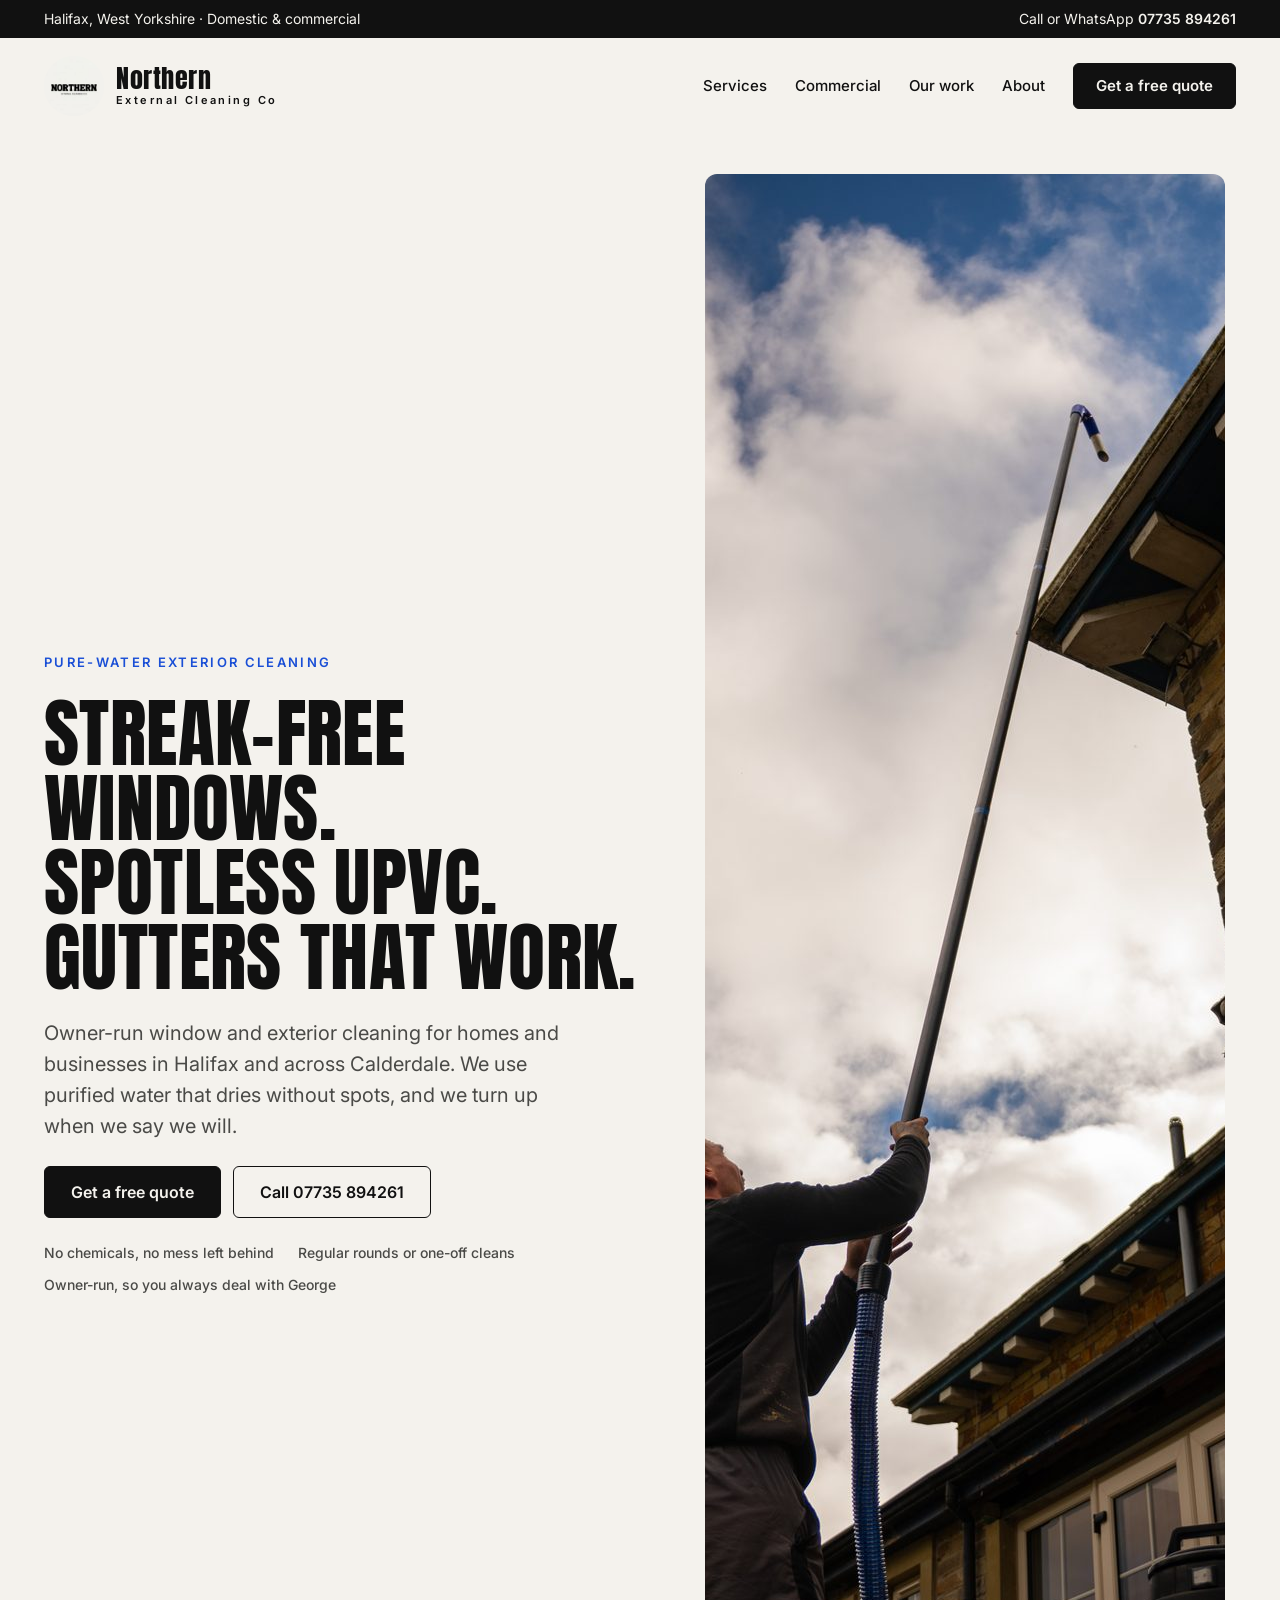
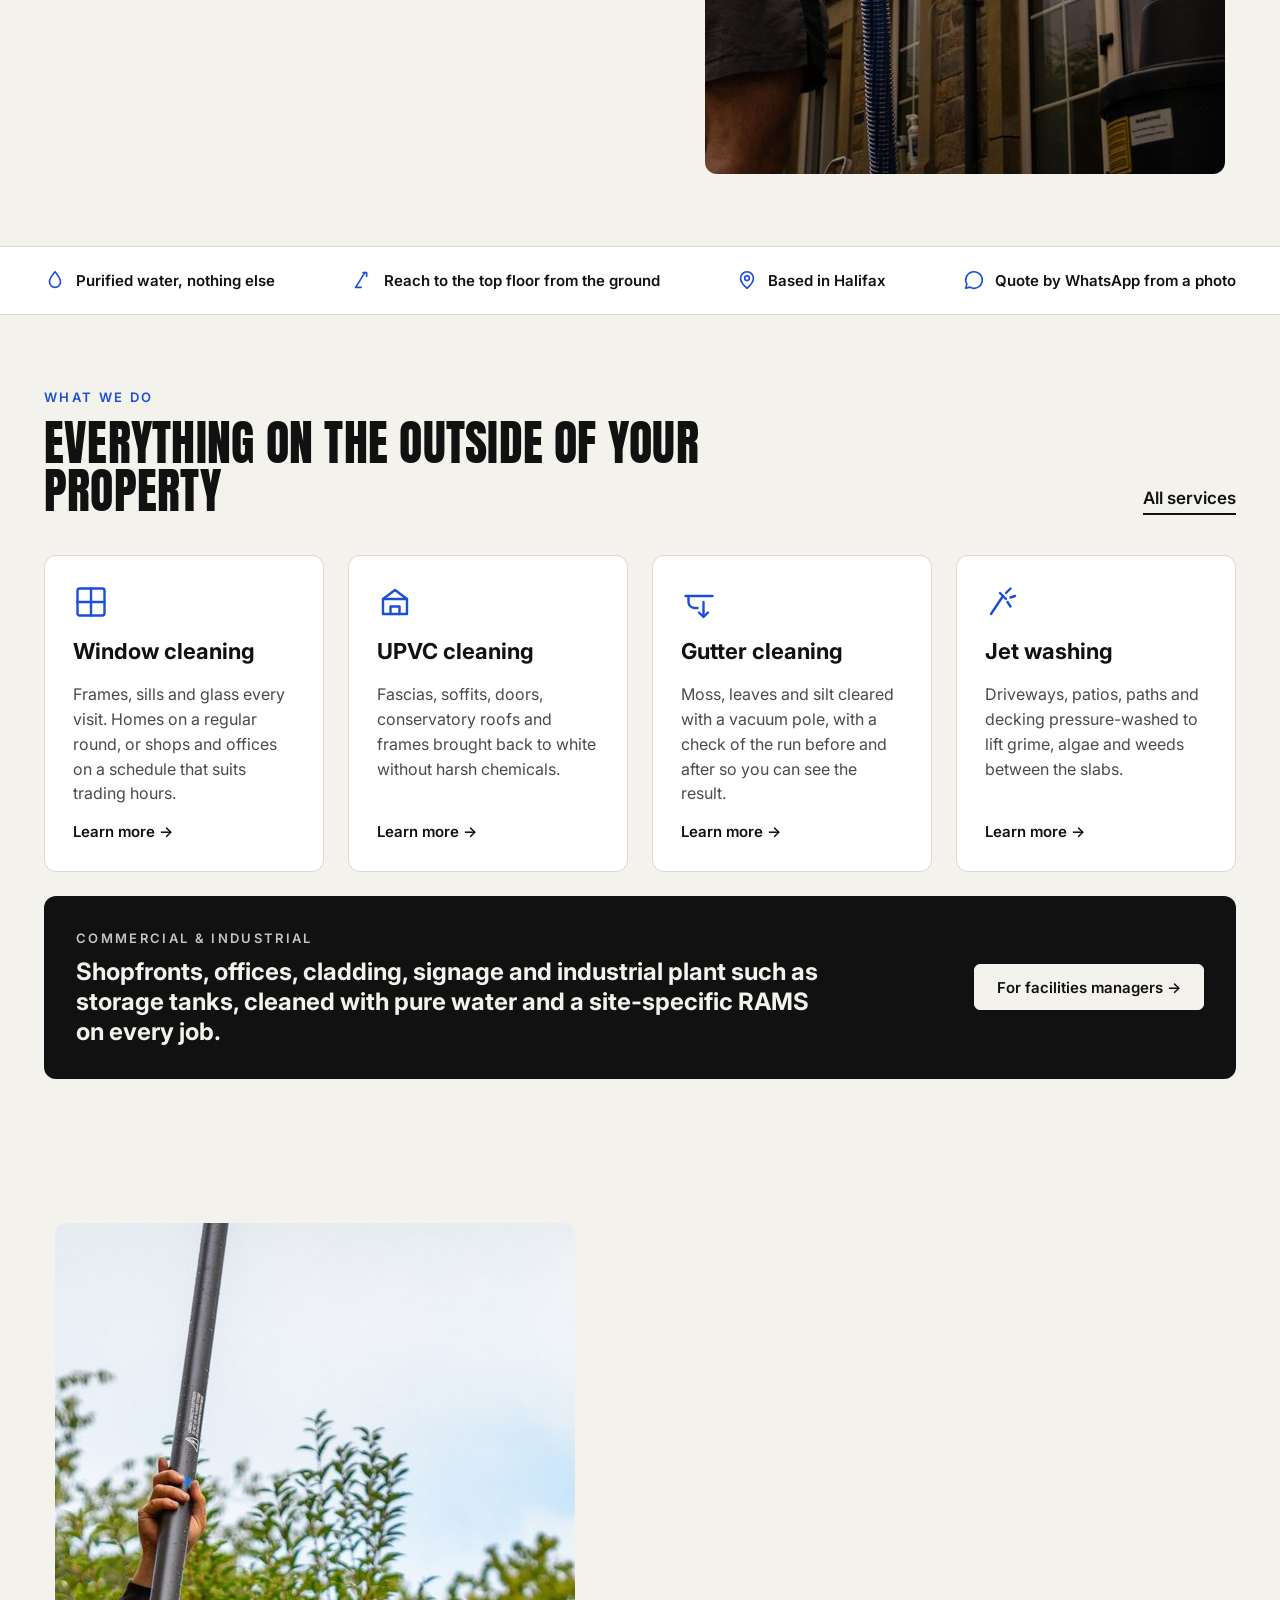
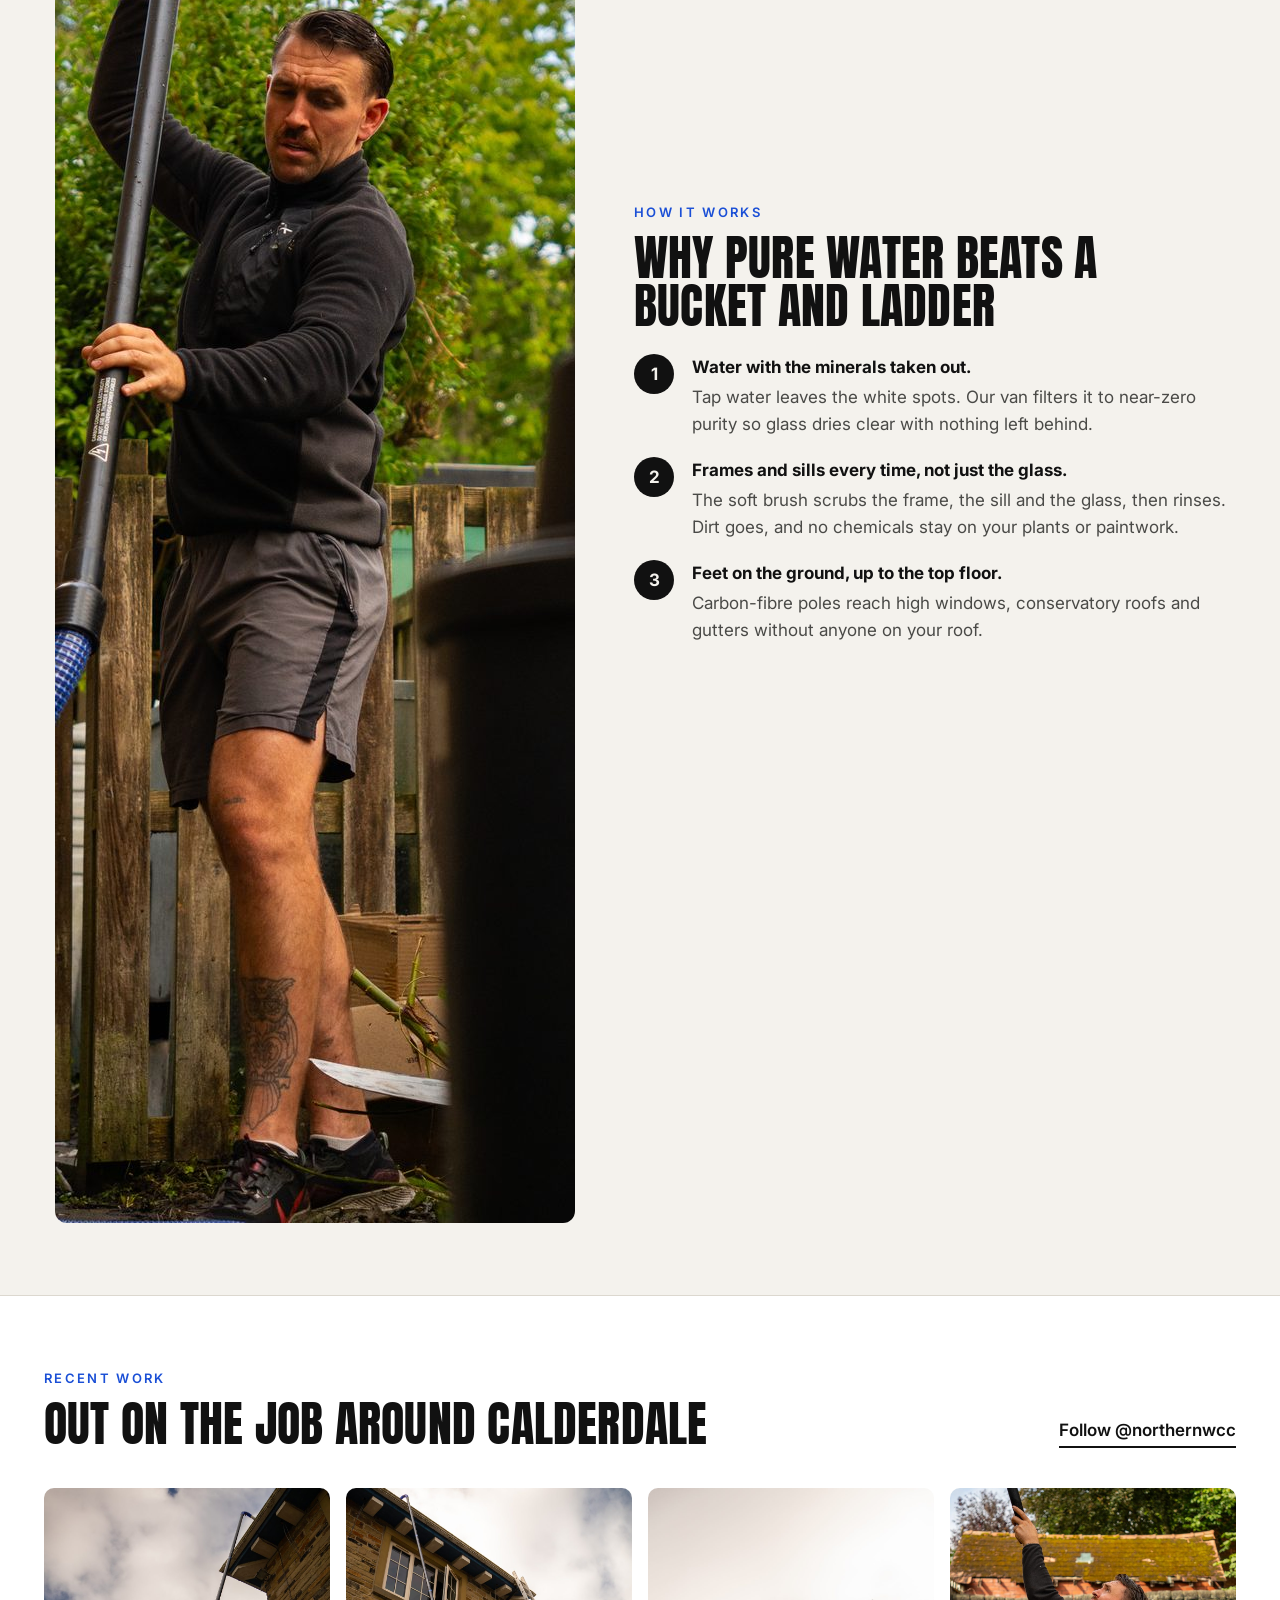
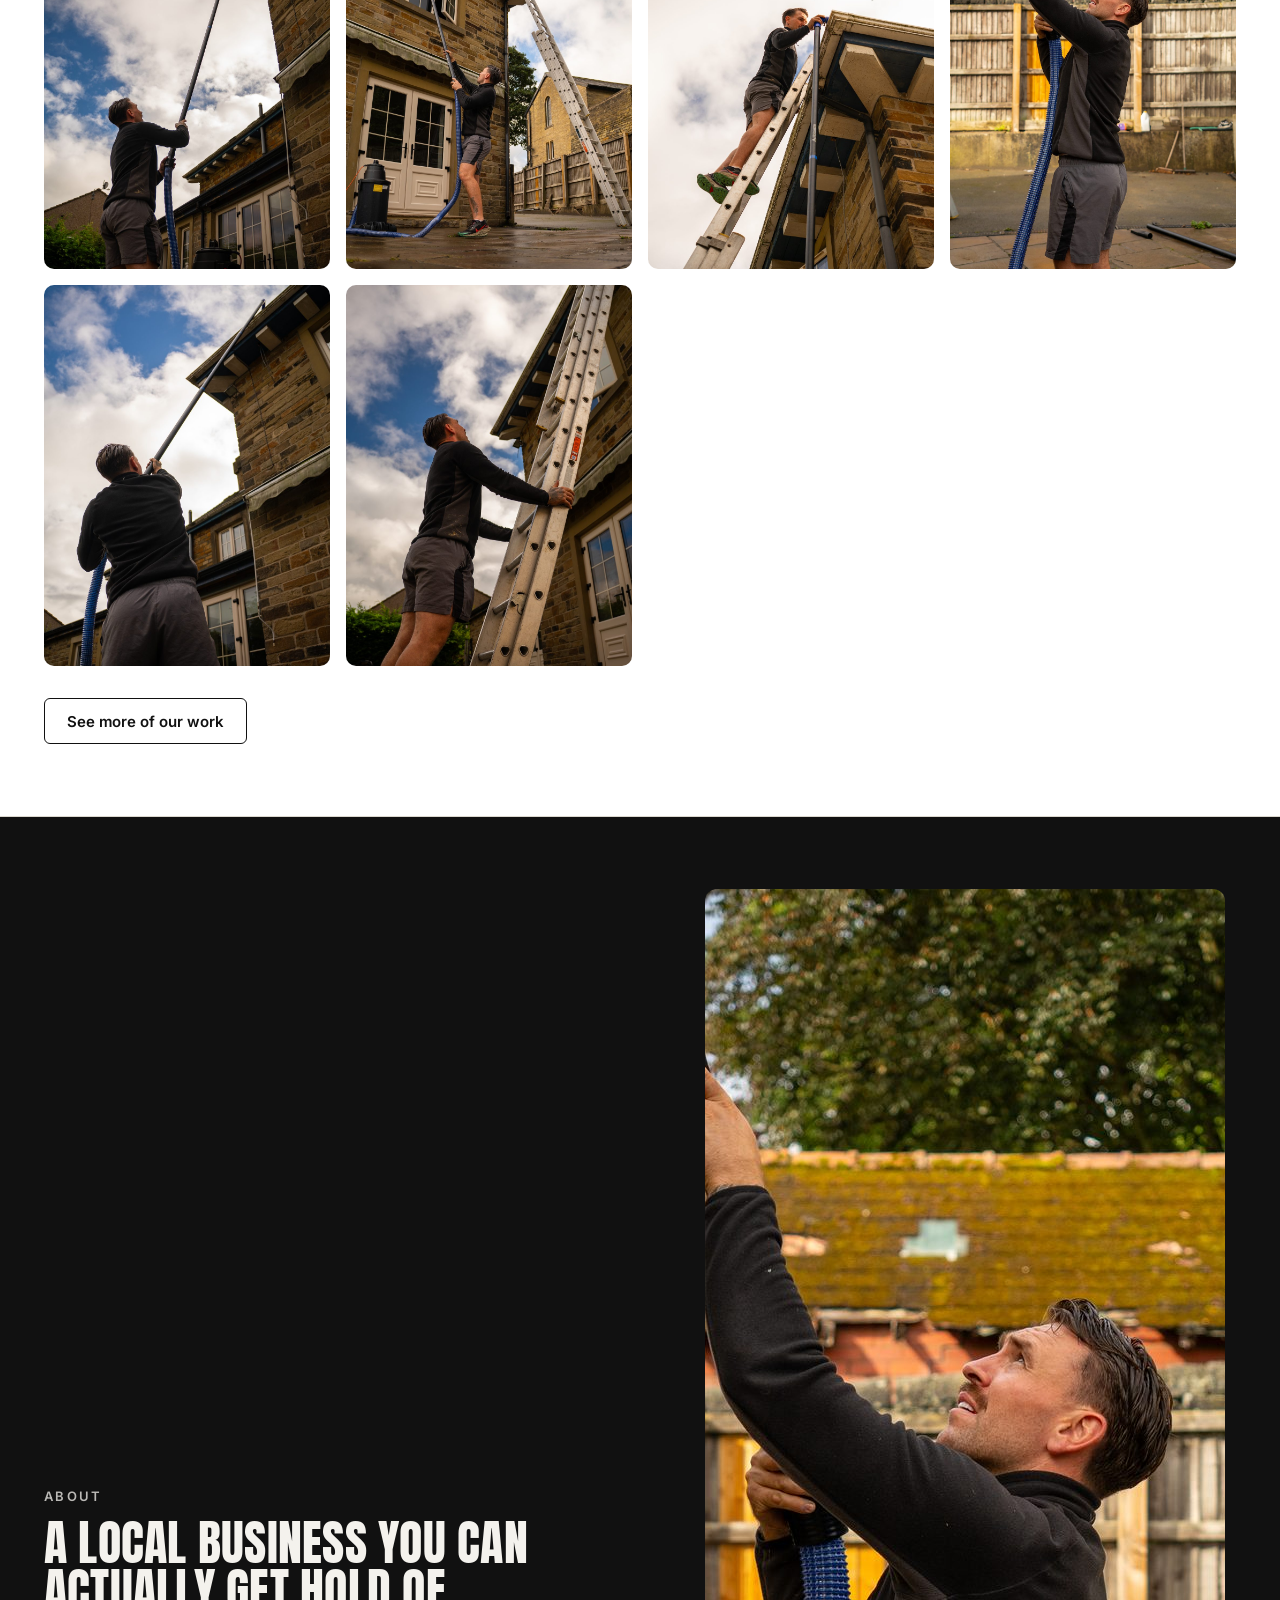
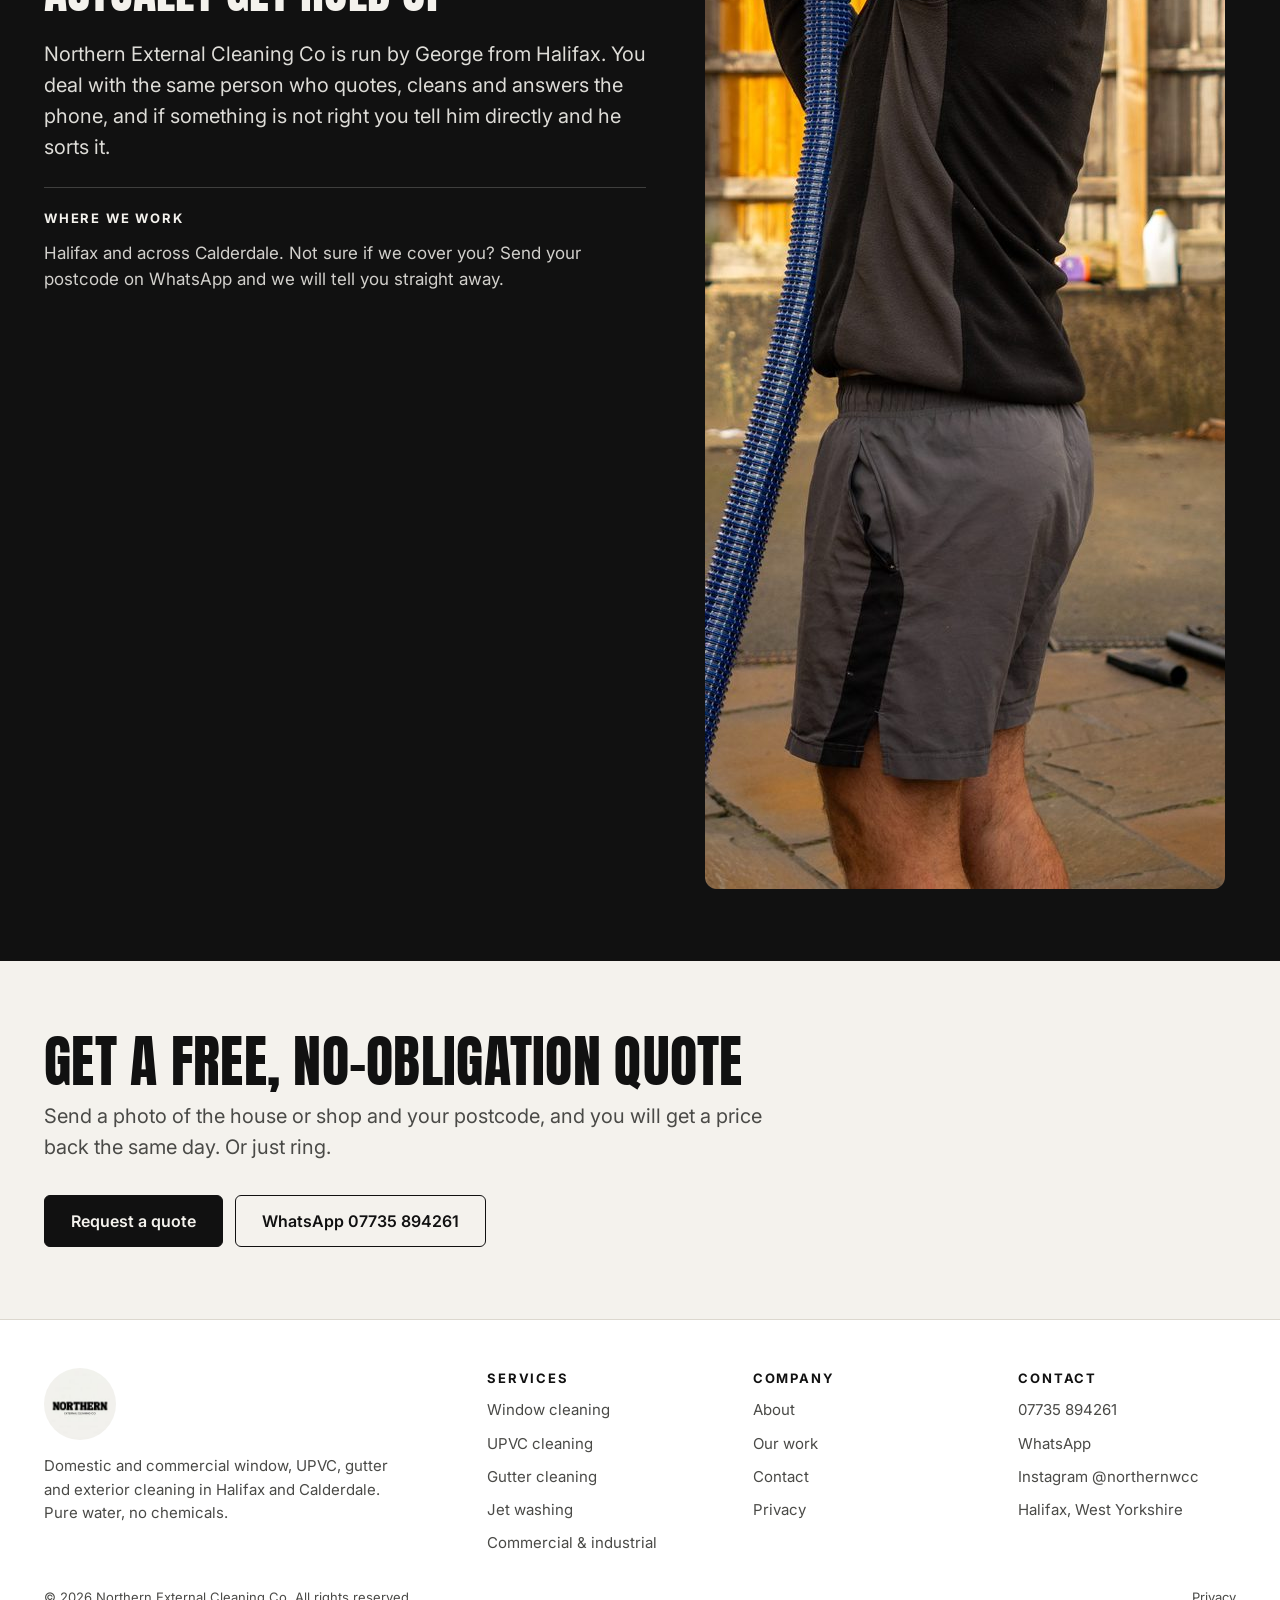
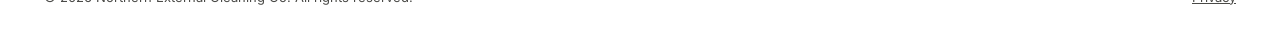
==== index.html @ 23a009d5 "Add files via upload" ====
<!doctype html>
<html lang="en-GB">
<head>
<meta charset="utf-8">
<meta name="viewport" content="width=device-width, initial-scale=1">
<title>Northern External Cleaning Co — Window, UPVC &amp; Gutter Cleaning in Halifax</title>
<meta name="description" content="Owner-run window cleaning, UPVC cleaning, gutter clearing and jet washing for homes and businesses in Halifax and across Calderdale. Pure water, no streaks. Call or WhatsApp George on 07735 894261.">
<link rel="icon" href="img/favicon.png" type="image/png">
<link rel="apple-touch-icon" href="img/apple-touch-icon.png">
<meta property="og:title" content="Northern External Cleaning Co">
<meta property="og:description" content="Window, UPVC and gutter cleaning in Halifax and Calderdale. Pure water, no streaks.">
<meta property="og:image" content="img/share.jpg">
<meta property="og:type" content="website">
<link rel="preconnect" href="https://fonts.googleapis.com">
<link rel="preconnect" href="https://fonts.gstatic.com" crossorigin>
<link href="https://fonts.googleapis.com/css2?family=Anton&family=Inter:wght@400;500;600;700&display=swap" rel="stylesheet">
<link rel="stylesheet" href="css/styles.css">
<script type="application/ld+json">
{
  "@context": "https://schema.org",
  "@type": "LocalBusiness",
  "name": "Northern External Cleaning Co",
  "description": "Window cleaning, UPVC cleaning, gutter clearing and jet washing for homes and businesses in Halifax and Calderdale.",
  "telephone": "+447735894261",
  "image": "img/share.jpg",
  "address": { "@type": "PostalAddress", "addressLocality": "Halifax", "addressRegion": "West Yorkshire", "addressCountry": "GB" },
  "areaServed": "Calderdale",
  "sameAs": ["https://www.instagram.com/northernwcc"]
}
</script>
</head>
<body>
<a class="skip" href="#main">Skip to content</a>

<div class="topbar">
  <div class="wrap">
    <span>Halifax, West Yorkshire · Domestic &amp; commercial</span>
    <span>Call or WhatsApp <a href="tel:+447735894261">07735 894261</a></span>
  </div>
</div>

<header class="site-header">
  <div class="wrap">
    <a class="brand" href="index.html">
      <img src="img/logo.png" alt="" width="60" height="60">
      <span class="brand-name">Northern <small>External Cleaning Co</small></span>
    </a>
    <button class="nav-toggle" type="button" aria-label="Open menu" aria-expanded="false" aria-controls="nav">
      <svg viewBox="0 0 24 24" fill="none" stroke="currentColor" stroke-width="2" stroke-linecap="round" aria-hidden="true"><path d="M4 7h16M4 12h16M4 17h16"/></svg>
    </button>
    <nav class="nav" id="nav" aria-label="Main">
      <a href="services.html">Services</a>
      <a href="commercial.html">Commercial</a>
      <a href="gallery.html">Our work</a>
      <a href="index.html#about">About</a>
      <a class="btn sm" href="contact.html">Get a free quote</a>
    </nav>
  </div>
</header>

<main id="main">

  <!-- Hero -->
  <section class="hero">
    <div class="wrap split">
      <div class="copy">
        <span class="eyebrow">Pure-water exterior cleaning</span>
        <h1 class="display">Streak-free windows.<br>Spotless UPVC.<br>Gutters that work.</h1>
        <p class="lede">Owner-run window and exterior cleaning for homes and businesses in Halifax and across Calderdale. We use purified water that dries without spots, and we turn up when we say we will.</p>
        <div class="btn-row">
          <a class="btn" href="contact.html">Get a free quote</a>
          <a class="btn ghost" href="tel:+447735894261">Call 07735 894261</a>
        </div>
        <div class="hero-points">
          <span>No chemicals, no mess left behind</span>
          <span>Regular rounds or one-off cleans</span>
          <span>Owner-run, so you always deal with George</span>
        </div>
      </div>
      <div class="media">
        <img src="img/gutter-vac-sky-2.jpg" alt="George clearing a first-floor gutter with a vacuum pole from the ground" width="1067" height="1600" fetchpriority="high">
      </div>
    </div>
  </section>

  <!-- Trust strip -->
  <div class="strip band-white">
    <div class="wrap">
      <div class="item"><svg viewBox="0 0 24 24" fill="none" stroke="currentColor" stroke-width="1.8" stroke-linecap="round" stroke-linejoin="round" aria-hidden="true"><path d="M12 3s6 7 6 11a6 6 0 0 1-12 0c0-4 6-11 6-11z"/></svg>Purified water, nothing else</div>
      <div class="item"><svg viewBox="0 0 24 24" fill="none" stroke="currentColor" stroke-width="1.8" stroke-linecap="round" stroke-linejoin="round" aria-hidden="true"><path d="M4 20L14 4"/><path d="M12 4h4v4"/><path d="M4 20h6"/></svg>Reach to the top floor from the ground</div>
      <div class="item"><svg viewBox="0 0 24 24" fill="none" stroke="currentColor" stroke-width="1.8" stroke-linecap="round" stroke-linejoin="round" aria-hidden="true"><path d="M12 21s-7-6-7-11a7 7 0 0 1 14 0c0 5-7 11-7 11z"/><circle cx="12" cy="10" r="2.5"/></svg>Based in Halifax</div>
      <div class="item"><svg viewBox="0 0 24 24" fill="none" stroke="currentColor" stroke-width="1.8" stroke-linecap="round" stroke-linejoin="round" aria-hidden="true"><path d="M21 12a9 9 0 0 1-13.5 7.8L3 21l1.2-4.5A9 9 0 1 1 21 12z"/></svg>Quote by WhatsApp from a photo</div>
    </div>
  </div>

  <!-- Services -->
  <section id="services">
    <div class="wrap">
      <div class="section-head">
        <div class="stack">
          <span class="eyebrow">What we do</span>
          <h2 class="display">Everything on the outside of your property</h2>
        </div>
        <a class="text-link" href="services.html">All services</a>
      </div>
      <div class="cards">
        <a class="card" href="services.html#windows">
          <svg viewBox="0 0 24 24" fill="none" stroke="currentColor" stroke-width="1.6" stroke-linecap="round" stroke-linejoin="round" aria-hidden="true"><rect x="3" y="3" width="18" height="18" rx="1.5"/><path d="M12 3v18M3 12h18"/></svg>
          <h3>Window cleaning</h3>
          <p>Frames, sills and glass every visit. Homes on a regular round, or shops and offices on a schedule that suits trading hours.</p>
          <span class="more">Learn more →</span>
        </a>
        <a class="card" href="services.html#upvc">
          <svg viewBox="0 0 24 24" fill="none" stroke="currentColor" stroke-width="1.6" stroke-linecap="round" stroke-linejoin="round" aria-hidden="true"><path d="M4 10h16v10H4z"/><path d="M4 10l8-6 8 6"/><path d="M9 20v-5h6v5"/></svg>
          <h3>UPVC cleaning</h3>
          <p>Fascias, soffits, doors, conservatory roofs and frames brought back to white without harsh chemicals.</p>
          <span class="more">Learn more →</span>
        </a>
        <a class="card" href="services.html#gutters">
          <svg viewBox="0 0 24 24" fill="none" stroke="currentColor" stroke-width="1.6" stroke-linecap="round" stroke-linejoin="round" aria-hidden="true"><path d="M3 8h18"/><path d="M5 8v4a4 4 0 0 0 4 4h2"/><path d="M15 12v9"/><path d="M12 19l3 3 3-3"/></svg>
          <h3>Gutter cleaning</h3>
          <p>Moss, leaves and silt cleared with a vacuum pole, with a check of the run before and after so you can see the result.</p>
          <span class="more">Learn more →</span>
        </a>
        <a class="card" href="services.html#jet">
          <svg viewBox="0 0 24 24" fill="none" stroke="currentColor" stroke-width="1.6" stroke-linecap="round" stroke-linejoin="round" aria-hidden="true"><path d="M4 20L12 8"/><path d="M10 6l4 4"/><path d="M14 6l3-3M17 9l3-1M15 12l2 3"/></svg>
          <h3>Jet washing</h3>
          <p>Driveways, patios, paths and decking pressure-washed to lift grime, algae and weeds between the slabs.</p>
          <span class="more">Learn more →</span>
        </a>
      </div>
      <a class="callout" href="commercial.html">
        <div class="stack">
          <span class="eyebrow">Commercial &amp; industrial</span>
          <strong>Shopfronts, offices, cladding, signage and industrial plant such as storage tanks, cleaned with pure water and a site-specific RAMS on every job.</strong>
        </div>
        <span class="btn light sm">For facilities managers →</span>
      </a>
    </div>
  </section>

  <!-- How it works -->
  <section>
    <div class="wrap split">
      <div class="media">
        <img src="img/owner-portrait-pole.jpg" alt="George working a pole from the ground" width="1067" height="1600" loading="lazy">
      </div>
      <div class="copy stack-lg">
        <div class="stack">
          <span class="eyebrow">How it works</span>
          <h2 class="display">Why pure water beats a bucket and ladder</h2>
        </div>
        <div class="steps">
          <div class="step"><span class="num">1</span><div><strong>Water with the minerals taken out.</strong><p>Tap water leaves the white spots. Our van filters it to near-zero purity so glass dries clear with nothing left behind.</p></div></div>
          <div class="step"><span class="num">2</span><div><strong>Frames and sills every time, not just the glass.</strong><p>The soft brush scrubs the frame, the sill and the glass, then rinses. Dirt goes, and no chemicals stay on your plants or paintwork.</p></div></div>
          <div class="step"><span class="num">3</span><div><strong>Feet on the ground, up to the top floor.</strong><p>Carbon-fibre poles reach high windows, conservatory roofs and gutters without anyone on your roof.</p></div></div>
        </div>
      </div>
    </div>
  </section>

  <!-- Recent work -->
  <section class="band-white">
    <div class="wrap">
      <div class="section-head">
        <div class="stack">
          <span class="eyebrow">Recent work</span>
          <h2 class="display">Out on the job around Calderdale</h2>
        </div>
        <a class="text-link" href="https://www.instagram.com/northernwcc" rel="noopener" target="_blank">Follow @northernwcc</a>
      </div>
      <div class="tiles">
        <img src="img/gutter-vac-sky-1.jpg" alt="Vacuum pole clearing a gutter on a stone house" loading="lazy">
        <img src="img/house-wide-working.jpg" alt="Clearing the gutters on a stone semi" loading="lazy">
        <img src="img/ladder-gutter-top.jpg" alt="Checking a gutter at roof level" loading="lazy">
        <img src="img/owner-smiling-pole.jpg" alt="George on a gutter job" loading="lazy">
        <img src="img/gutter-vac-corner-sky.jpg" alt="Pole reaching the gutter at the corner of a house" loading="lazy">
        <img src="img/ladder-gutter-check.jpg" alt="Inspecting a gutter run" loading="lazy">
      </div>
      <p style="margin-top: 32px"><a class="btn ghost sm" href="gallery.html">See more of our work</a></p>
    </div>
  </section>

  <!-- About -->
  <section id="about" class="dark">
    <div class="wrap split">
      <div class="copy stack-lg">
        <div class="stack">
          <span class="eyebrow">About</span>
          <h2 class="display">A local business you can actually get hold of</h2>
        </div>
        <p class="lede">Northern External Cleaning Co is run by George from Halifax. You deal with the same person who quotes, cleans and answers the phone, and if something is not right you tell him directly and he sorts it.</p>
        <div class="stack" style="border-top: 1px solid rgba(244,242,237,0.2); padding-top: 20px">
          <span class="label-caps">Where we work</span>
          <p class="muted">Halifax and across Calderdale. Not sure if we cover you? Send your postcode on WhatsApp and we will tell you straight away.</p>
        </div>
      </div>
      <div class="media">
        <img src="img/owner-smiling-pole.jpg" alt="George, owner of Northern External Cleaning Co, at work" width="1067" height="1600" loading="lazy">
      </div>
    </div>
  </section>

  <!-- CTA -->
  <section>
    <div class="wrap cta-row">
      <div class="stack">
        <h2 class="display big">Get a free, no-obligation quote</h2>
        <p class="lede">Send a photo of the house or shop and your postcode, and you will get a price back the same day. Or just ring.</p>
      </div>
      <div class="btn-row">
        <a class="btn" href="contact.html">Request a quote</a>
        <a class="btn ghost" href="https://wa.me/447735894261" rel="noopener" target="_blank">WhatsApp 07735 894261</a>
      </div>
    </div>
  </section>

</main>

<footer class="site-footer">
  <div class="wrap cols">
    <div class="col wide">
      <img src="img/logo.png" alt="" width="72" height="72" loading="lazy">
      <p class="muted" style="max-width: 360px">Domestic and commercial window, UPVC, gutter and exterior cleaning in Halifax and Calderdale. Pure water, no chemicals.</p>
    </div>
    <div class="col">
      <span class="label-caps">Services</span>
      <a href="services.html#windows">Window cleaning</a>
      <a href="services.html#upvc">UPVC cleaning</a>
      <a href="services.html#gutters">Gutter cleaning</a>
      <a href="services.html#jet">Jet washing</a>
      <a href="commercial.html">Commercial &amp; industrial</a>
    </div>
    <div class="col">
      <span class="label-caps">Company</span>
      <a href="index.html#about">About</a>
      <a href="gallery.html">Our work</a>
      <a href="contact.html">Contact</a>
      <a href="privacy.html">Privacy</a>
    </div>
    <div class="col">
      <span class="label-caps">Contact</span>
      <a href="tel:+447735894261">07735 894261</a>
      <a href="https://wa.me/447735894261" rel="noopener" target="_blank">WhatsApp</a>
      <a href="https://www.instagram.com/northernwcc" rel="noopener" target="_blank">Instagram @northernwcc</a>
      <span class="muted">Halifax, West Yorkshire</span>
    </div>
  </div>
  <div class="wrap legal">
    <span>© 2026 Northern External Cleaning Co. All rights reserved.</span>
    <a href="privacy.html">Privacy</a>
  </div>
</footer>

<div class="mobile-bar">
  <a class="btn" href="contact.html">Get a quote</a>
  <a class="btn ghost" href="https://wa.me/447735894261" rel="noopener" target="_blank">WhatsApp</a>
</div>

<script src="js/main.js"></script>
</body>
</html>
---- css/styles.css ----
/* Northern External Cleaning Co — site styles
   Colours and type are set once here. Change a value in :root and it changes everywhere. */

:root {
  --cream: #F4F2ED;   /* page background, matches the logo circle */
  --paper: #FFFFFF;   /* cards and alternate bands */
  --ink: #111111;     /* text, buttons, dark bands */
  --ink-2: #4A4A47;   /* secondary text */
  --line: #DCD8CF;    /* hairlines and borders */
  --tile: #E4E0D6;    /* image placeholders */
  --accent: #1A4FD6;  /* small highlights: eyebrows, icons, links on hover */
  --radius: 12px;
  --wrap: 1240px;
}

* { box-sizing: border-box; }
html { scroll-behavior: smooth; }
body {
  margin: 0;
  background: var(--cream);
  color: var(--ink);
  font-family: Inter, system-ui, -apple-system, "Segoe UI", sans-serif;
  font-size: 17px;
  line-height: 1.55;
  -webkit-font-smoothing: antialiased;
}
img { max-width: 100%; display: block; }
a { color: inherit; }
a:hover { color: var(--accent); }
p { margin: 0; }
h1, h2, h3 { margin: 0; }
ul { margin: 0; padding: 0; list-style: none; }

.wrap { max-width: var(--wrap); margin: 0 auto; padding-left: 24px; padding-right: 24px; }
.skip { position: absolute; left: -999px; top: 8px; background: var(--ink); color: var(--cream); padding: 8px 12px; border-radius: 6px; }
.skip:focus { left: 8px; z-index: 10; }

/* Type */
.display {
  font-family: Anton, Impact, "Arial Narrow", sans-serif;
  font-weight: 400;
  text-transform: uppercase;
  line-height: 1;
  letter-spacing: 0.005em;
}
h1.display { font-size: clamp(42px, 6.5vw, 76px); line-height: 0.98; }
h2.display { font-size: clamp(32px, 4.2vw, 48px); }
h2.display.big { font-size: clamp(36px, 4.8vw, 56px); }
.eyebrow { font-size: 13px; font-weight: 600; letter-spacing: 0.18em; text-transform: uppercase; color: var(--accent); }
.dark .eyebrow { color: var(--cream); opacity: 0.75; }
.lede { font-size: 20px; color: var(--ink-2); }
.muted { color: var(--ink-2); }
.stack { display: flex; flex-direction: column; gap: 12px; }
.stack-lg { display: flex; flex-direction: column; gap: 24px; }

/* Buttons */
.btn {
  display: inline-flex; align-items: center; justify-content: center; gap: 10px;
  min-height: 52px; padding: 0 26px; border-radius: 6px;
  font: inherit; font-weight: 600; font-size: 16px; text-decoration: none;
  border: 1.5px solid var(--ink); background: var(--ink); color: var(--cream);
  cursor: pointer; transition: background 0.15s, color 0.15s;
}
.btn:hover { background: #2a2a28; color: var(--cream); }
.btn.ghost { background: transparent; color: var(--ink); }
.btn.ghost:hover { background: rgba(17,17,17,0.06); color: var(--ink); }
.btn.light { background: var(--cream); color: var(--ink); border-color: var(--cream); }
.btn.light:hover { background: #fff; color: var(--ink); }
.btn.outline-light { background: transparent; color: var(--cream); border-color: rgba(244,242,237,0.6); }
.btn.outline-light:hover { background: rgba(244,242,237,0.1); color: var(--cream); }
.btn.sm { min-height: 46px; padding: 0 22px; font-size: 15px; }
.btn-row { display: flex; flex-wrap: wrap; gap: 12px; }
.text-link { font-weight: 600; text-decoration: none; border-bottom: 2px solid var(--ink); padding-bottom: 2px; }
.pill { display: inline-flex; align-items: center; min-height: 44px; padding: 0 18px; border: 1.5px solid var(--ink); border-radius: 999px; font-weight: 600; font-size: 15px; text-decoration: none; background: transparent; color: var(--ink); cursor: pointer; font-family: inherit; }
.pill.active, .pill:hover { background: var(--ink); color: var(--cream); }
.pills { display: flex; flex-wrap: wrap; gap: 10px; }

/* Top bar */
.topbar { background: var(--ink); color: var(--cream); font-size: 14px; }
.topbar .wrap { display: flex; flex-wrap: wrap; justify-content: space-between; gap: 6px 24px; padding-top: 8px; padding-bottom: 8px; }
.topbar a { color: var(--cream); font-weight: 600; text-decoration: none; }
.topbar a:hover { color: #fff; text-decoration: underline; }

/* Header and nav */
.site-header .wrap { display: flex; flex-wrap: wrap; align-items: center; justify-content: space-between; gap: 16px 32px; padding-top: 18px; padding-bottom: 18px; }
.brand { display: flex; align-items: center; gap: 12px; text-decoration: none; color: var(--ink); }
.brand:hover { color: var(--ink); }
.brand img { width: 60px; height: 60px; border-radius: 50%; }
.brand-name { font-family: Anton, Impact, sans-serif; font-size: 26px; letter-spacing: 0.02em; line-height: 1; }
.brand-name small { display: block; font-family: Inter, system-ui, sans-serif; font-size: 11px; letter-spacing: 0.22em; font-weight: 600; margin-top: 4px; }
.nav { display: flex; flex-wrap: wrap; align-items: center; gap: 8px 28px; font-weight: 500; font-size: 15px; }
.nav a { text-decoration: none; }
.nav a[aria-current="page"] { border-bottom: 2px solid var(--ink); padding-bottom: 2px; }
.nav a.btn { border-bottom: 1.5px solid var(--ink); padding-bottom: 0; }
.nav-toggle { display: none; width: 48px; height: 48px; border: 1.5px solid var(--ink); background: transparent; border-radius: 6px; align-items: center; justify-content: center; cursor: pointer; color: var(--ink); }
.nav-toggle svg { width: 24px; height: 24px; }
@media (max-width: 900px) {
  .nav-toggle { display: inline-flex; }
  .nav { display: none; width: 100%; flex-direction: column; align-items: stretch; gap: 0; border-top: 1px solid var(--line); padding-top: 8px; }
  .nav.open { display: flex; }
  .nav a { padding: 14px 0; border-bottom: 1px solid var(--line); }
  .nav a[aria-current="page"] { border-bottom: 1px solid var(--line); font-weight: 700; }
  .nav a.btn { margin-top: 12px; }
}

/* Sections */
section { padding-top: 72px; padding-bottom: 72px; }
section.tight { padding-top: 40px; padding-bottom: 40px; }
.band-white { background: var(--paper); border-top: 1px solid var(--line); border-bottom: 1px solid var(--line); }
.dark { background: var(--ink); color: var(--cream); }
.dark a:hover { color: #fff; }
.dark .muted { color: var(--cream); opacity: 0.85; }
.dark .lede { color: var(--cream); opacity: 0.9; }

/* Hero and two-column splits */
.split { display: flex; flex-wrap: wrap; align-items: center; gap: 48px; }
.split.reverse { flex-wrap: wrap-reverse; }
.split > .copy { flex: 1 1 460px; min-width: 0; }
.split > .media { flex: 1 1 400px; min-width: 0; display: flex; justify-content: center; }
.split > .media img { width: 100%; max-width: 520px; aspect-ratio: 4 / 5; object-fit: cover; border-radius: var(--radius); }
.split.text-only > .copy { flex-basis: 100%; max-width: 820px; }
.hero { padding-top: 40px; }
.hero .copy { display: flex; flex-direction: column; gap: 24px; }
.hero .lede { max-width: 540px; }
.hero-points { display: flex; flex-wrap: wrap; gap: 10px 24px; font-size: 14px; color: var(--ink-2); font-weight: 500; }

/* Trust strip */
.strip .wrap { display: flex; flex-wrap: wrap; justify-content: space-between; gap: 16px 32px; padding-top: 22px; padding-bottom: 22px; font-size: 15px; font-weight: 600; }
.strip .item { display: flex; align-items: center; gap: 10px; }
.strip svg { width: 22px; height: 22px; color: var(--accent); flex: none; }

/* Section heads */
.section-head { display: flex; flex-wrap: wrap; align-items: flex-end; justify-content: space-between; gap: 16px 32px; margin-bottom: 40px; }
.section-head .stack { max-width: 680px; }

/* Cards */
.cards { display: flex; flex-wrap: wrap; gap: 24px; }
.card {
  flex: 1 1 260px; min-width: 0;
  background: var(--paper); border: 1px solid var(--line); border-radius: var(--radius);
  padding: 28px; display: flex; flex-direction: column; gap: 14px;
  text-decoration: none; color: var(--ink);
}
a.card:hover { color: var(--ink); border-color: var(--ink); }
.card svg { width: 36px; height: 36px; color: var(--accent); }
.card h3 { font-size: 22px; font-weight: 700; }
.card p { color: var(--ink-2); font-size: 16px; }
.card .more { font-weight: 600; font-size: 15px; margin-top: auto; }
.cards.grid { display: grid; grid-template-columns: repeat(auto-fit, minmax(280px, 1fr)); }
.cards.grid .card { flex: none; }
.cards.grid .card svg { width: 34px; height: 34px; }
.cards.grid .card h3 { font-size: 21px; }

/* Feature band (commercial callout on home) */
.callout { background: var(--ink); color: var(--cream); border-radius: var(--radius); padding: 32px; display: flex; flex-wrap: wrap; align-items: center; justify-content: space-between; gap: 16px 32px; text-decoration: none; margin-top: 24px; }
.callout:hover { color: var(--cream); background: #1d1d1b; }
.callout .stack { max-width: 760px; gap: 8px; }
.callout .eyebrow { color: var(--cream); opacity: 0.8; }
.callout strong { font-size: 24px; font-weight: 700; line-height: 1.25; }

/* Numbered steps */
.steps { display: flex; flex-direction: column; gap: 20px; }
.step { display: flex; gap: 18px; }
.step .num { flex: none; width: 40px; height: 40px; border-radius: 50%; background: var(--ink); color: var(--cream); display: flex; align-items: center; justify-content: center; font-weight: 700; }
.step p { margin-top: 4px; color: var(--ink-2); }

/* Check lists */
.checks { display: grid; grid-template-columns: repeat(auto-fit, minmax(220px, 1fr)); gap: 10px 24px; font-size: 16px; }
.checks li { display: flex; gap: 10px; }
.checks li::before { content: "\2713"; color: var(--accent); font-weight: 700; }

/* Photo tiles */
.tiles { display: grid; grid-template-columns: repeat(auto-fill, minmax(260px, 1fr)); gap: 16px; }
.tiles img { width: 100%; aspect-ratio: 3 / 4; object-fit: cover; border-radius: 10px; }
.tiles figure { margin: 0; display: flex; flex-direction: column; gap: 10px; }
.tiles figcaption { font-size: 14px; color: var(--ink-2); }
.tiles figcaption strong { color: var(--ink); }
.tiles figure[hidden] { display: none; }
.squares { display: grid; grid-template-columns: repeat(auto-fill, minmax(140px, 1fr)); gap: 10px; }
.squares img { width: 100%; aspect-ratio: 1 / 1; object-fit: cover; border-radius: 8px; }

/* Process (commercial) */
.process { display: grid; grid-template-columns: repeat(auto-fit, minmax(240px, 1fr)); gap: 24px; }
.process > div { display: flex; flex-direction: column; gap: 12px; padding: 24px; border-top: 3px solid var(--ink); }
.process .big-num { font-family: Anton, Impact, sans-serif; font-size: 40px; line-height: 1; }
.process strong { font-size: 18px; }
.process p { color: var(--ink-2); font-size: 16px; }
.facts { display: grid; grid-template-columns: repeat(auto-fit, minmax(250px, 1fr)); gap: 28px 32px; }
.facts > div { display: flex; flex-direction: column; gap: 8px; }
.facts strong { font-size: 18px; }
.facts p { color: var(--ink-2); font-size: 16px; }

/* FAQ */
.faq { display: flex; flex-wrap: wrap; gap: 48px; }
.faq > .stack { flex: 1 1 320px; }
.faq .qs { flex: 2 1 560px; min-width: 0; }
.faq .q { padding: 20px 0; border-bottom: 1px solid var(--line); }
.faq .q:last-child { border-bottom: 0; }
.faq .q strong { font-size: 18px; }
.faq .q p { margin-top: 6px; color: var(--ink-2); }

/* CTA rows */
.cta-row { display: flex; flex-wrap: wrap; align-items: center; justify-content: space-between; gap: 32px; }
.cta-row .stack { max-width: 720px; }

/* Contact page */
.contact-layout { display: flex; flex-wrap: wrap; gap: 56px; align-items: flex-start; }
.quote-form { flex: 3 1 540px; min-width: 0; background: var(--paper); border: 1px solid var(--line); border-radius: 16px; padding: 40px; display: flex; flex-direction: column; gap: 24px; }
.quote-form h1.display { font-size: clamp(36px, 4.5vw, 52px); }
.contact-aside { flex: 2 1 300px; min-width: 0; display: flex; flex-direction: column; gap: 32px; }
.field { display: flex; flex-direction: column; gap: 6px; }
.field label, fieldset legend { font-weight: 600; font-size: 15px; }
.field label span { font-weight: 400; color: var(--ink-2); }
.field input, .field select, .field textarea {
  font: inherit; color: var(--ink); min-height: 48px; padding: 0 14px;
  border: 1.5px solid #B9B3A6; border-radius: 6px; background: var(--paper); width: 100%;
}
.field textarea { padding: 12px 14px; resize: vertical; min-height: 120px; }
.field input:focus, .field select:focus, .field textarea:focus { outline: 2px solid var(--accent); outline-offset: 1px; border-color: var(--accent); }
.fields-2 { display: grid; grid-template-columns: repeat(auto-fit, minmax(220px, 1fr)); gap: 18px; }
fieldset { border: 0; padding: 0; margin: 0; display: flex; flex-direction: column; gap: 10px; }
fieldset legend { padding: 0; margin-bottom: 4px; }
.choices { display: grid; grid-template-columns: repeat(auto-fit, minmax(200px, 1fr)); gap: 10px 20px; }
.choices label { display: flex; align-items: center; gap: 10px; min-height: 44px; cursor: pointer; }
.choices input { width: 20px; height: 20px; accent-color: var(--ink); }
.form-foot { display: flex; flex-wrap: wrap; align-items: center; gap: 16px 24px; padding-top: 8px; }
.form-foot small { font-size: 14px; color: var(--ink-2); }
.contact-links { display: flex; flex-direction: column; gap: 18px; }
.contact-links a { display: flex; align-items: center; gap: 16px; text-decoration: none; min-height: 44px; }
.contact-links .icon { flex: none; width: 48px; height: 48px; border-radius: 50%; background: var(--ink); color: var(--cream); display: flex; align-items: center; justify-content: center; }
.contact-links .icon svg { width: 22px; height: 22px; }
.contact-links strong { display: block; }
.contact-links span.muted { font-size: 16px; }
.aside-block { display: flex; flex-direction: column; gap: 10px; border-top: 1px solid var(--line); padding-top: 24px; }
.label-caps { font-size: 13px; letter-spacing: 0.14em; text-transform: uppercase; font-weight: 700; }

/* Footer */
.site-footer { border-top: 1px solid var(--line); background: var(--paper); font-size: 15px; }
.site-footer .cols { display: flex; flex-wrap: wrap; gap: 32px 48px; padding-top: 48px; padding-bottom: 32px; }
.site-footer .col { flex: 1 1 160px; min-width: 0; display: flex; flex-direction: column; gap: 10px; }
.site-footer .col.wide { flex: 2 1 280px; gap: 14px; }
.site-footer .col img { width: 72px; height: 72px; border-radius: 50%; }
.site-footer .col a { text-decoration: none; color: var(--ink-2); }
.site-footer .col a:hover { color: var(--accent); }
.site-footer .legal { display: flex; flex-wrap: wrap; justify-content: space-between; gap: 8px 24px; padding-bottom: 28px; font-size: 13px; color: var(--ink-2); }
.site-footer .legal a { color: var(--ink-2); }

/* Sticky phone bar on small screens */
.mobile-bar { display: none; }
@media (max-width: 700px) {
  section { padding-top: 56px; padding-bottom: 56px; }
  .hero { padding-top: 24px; }
  .split { gap: 32px; }
  .quote-form { padding: 24px; }
  body { padding-bottom: 84px; }
  .mobile-bar { display: flex; gap: 10px; position: fixed; left: 0; right: 0; bottom: 0; padding: 12px 16px 16px; background: var(--paper); border-top: 1px solid var(--line); z-index: 20; }
  .mobile-bar .btn { flex: 1; min-height: 48px; font-size: 15px; padding: 0 12px; }
}

/* Utilities */
.hidden { display: none !important; }
.sr-only { position: absolute; width: 1px; height: 1px; padding: 0; margin: -1px; overflow: hidden; clip: rect(0,0,0,0); white-space: nowrap; border: 0; }
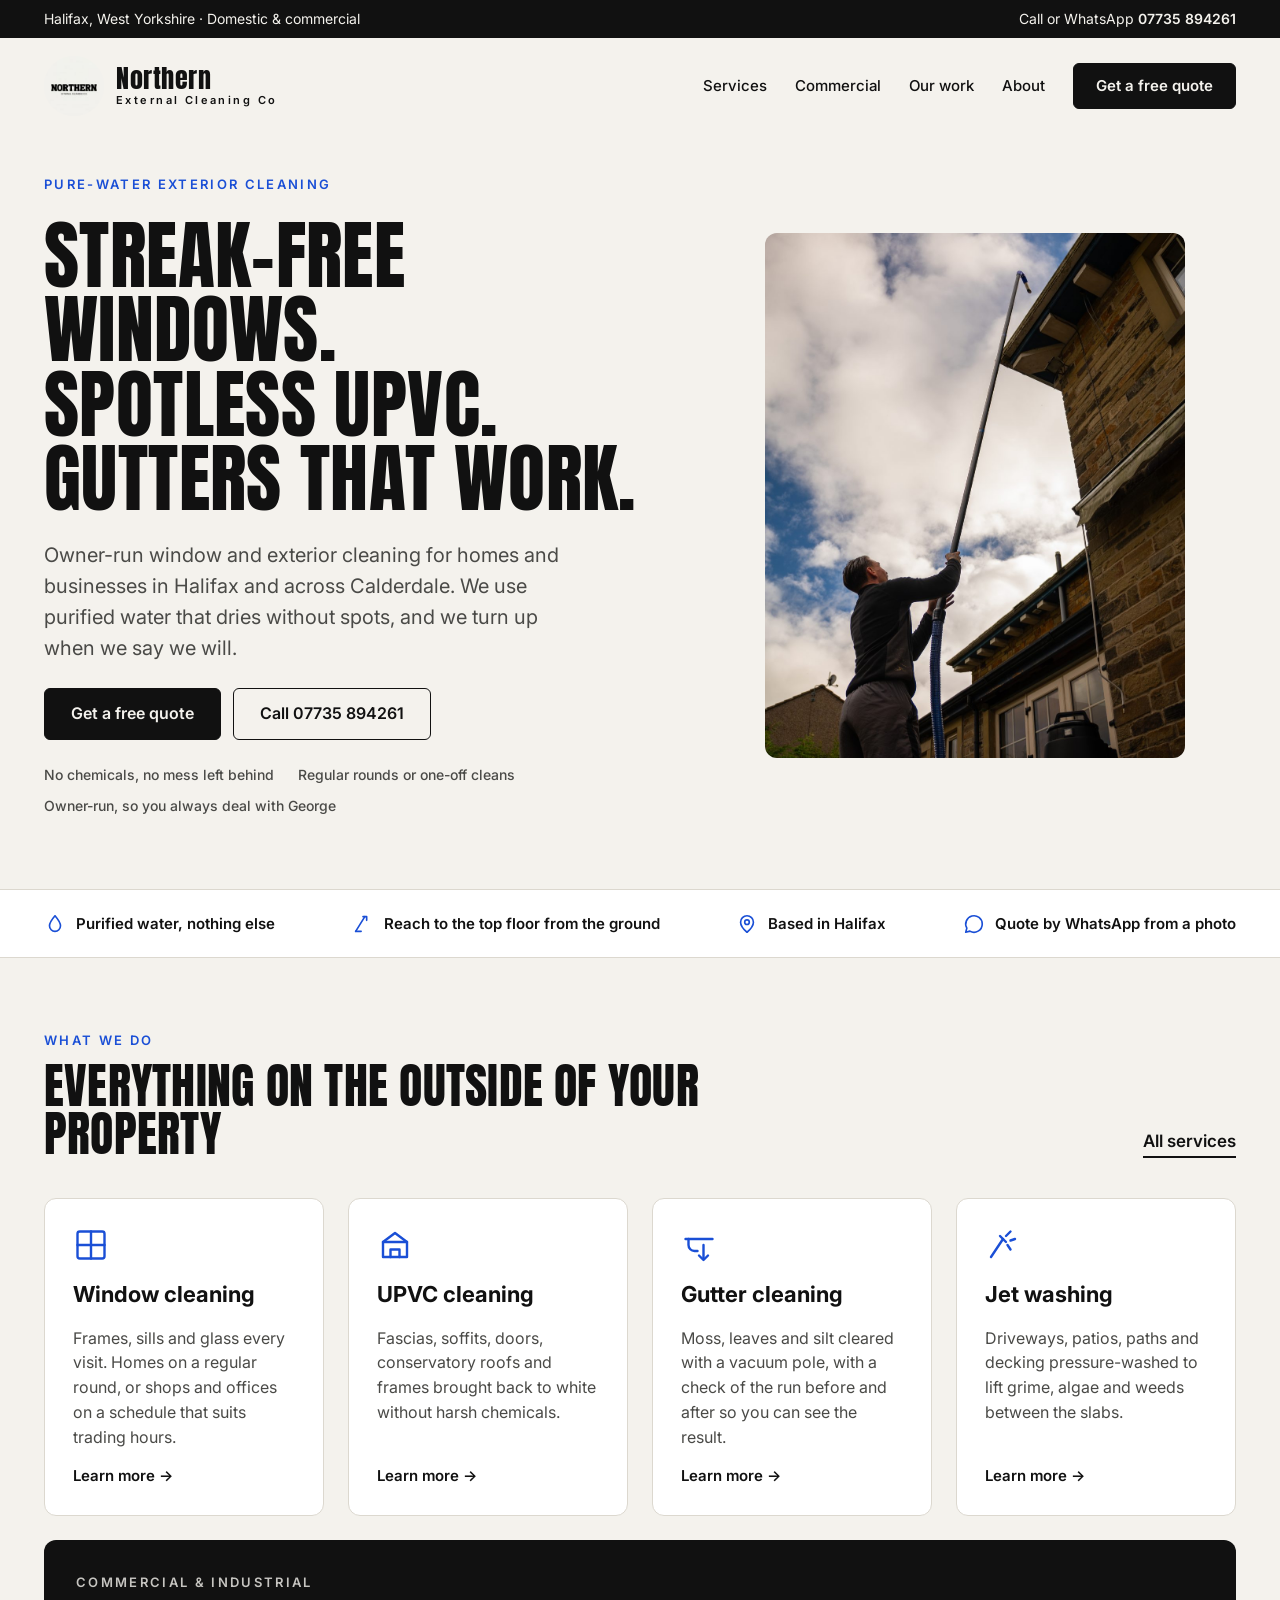
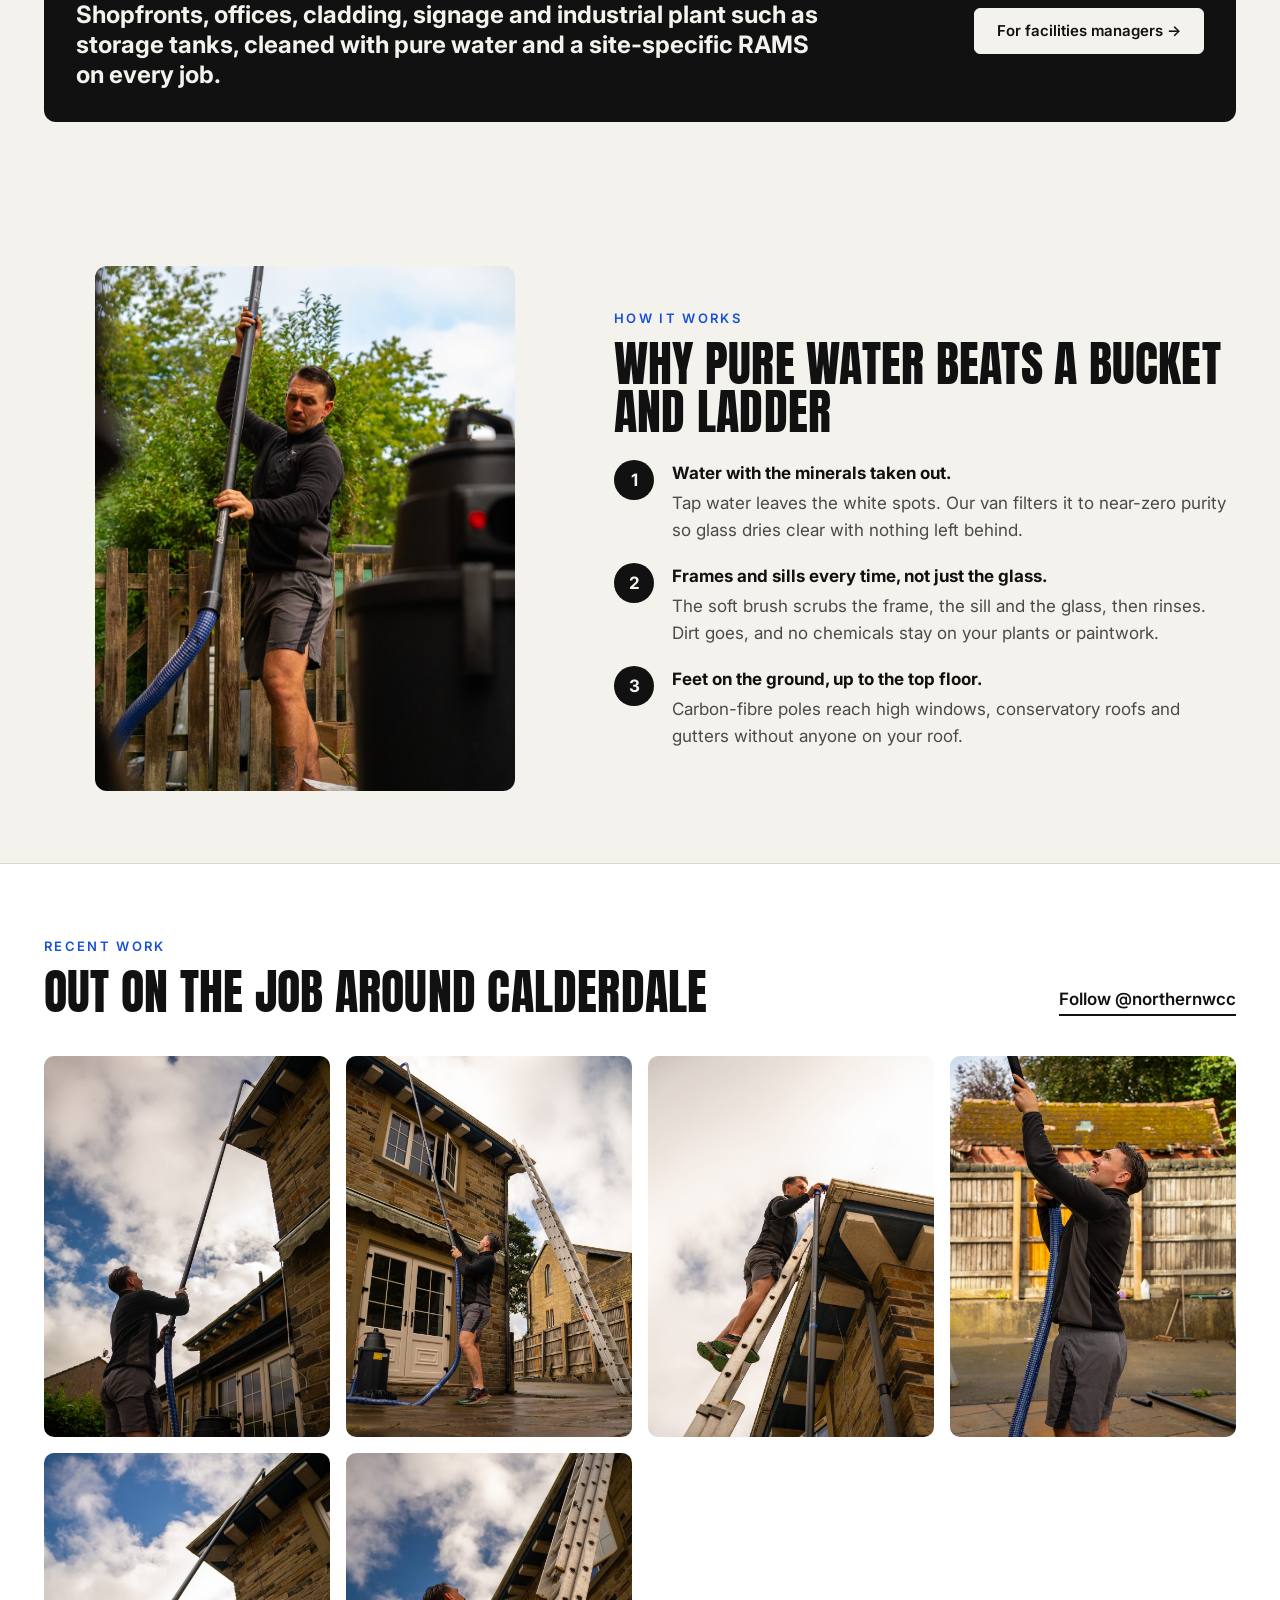
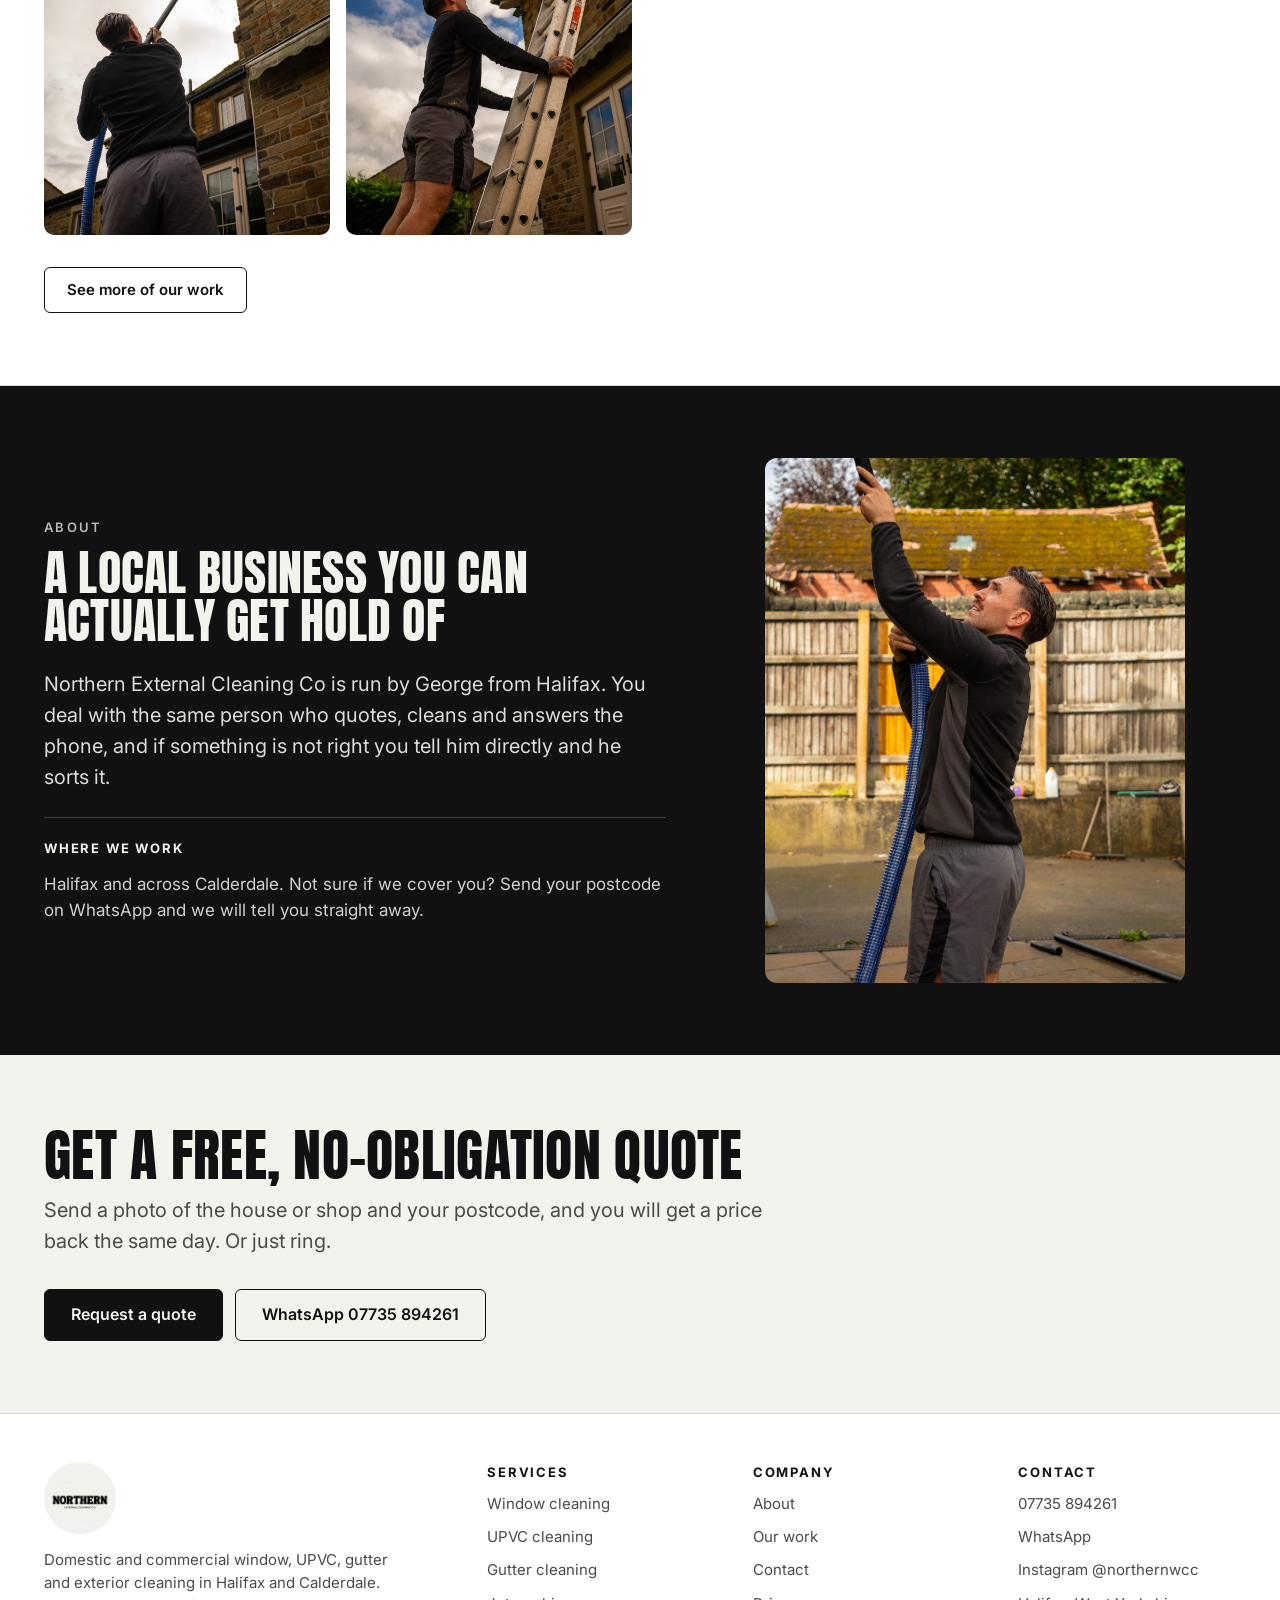
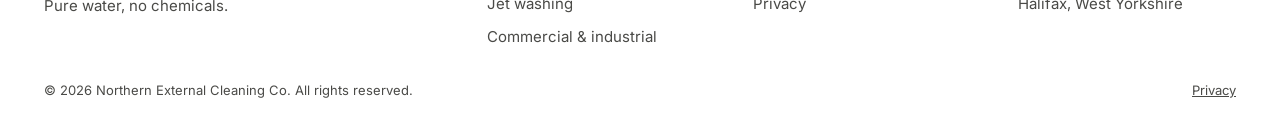
==== commit 8877853c: "Add files via upload" ====
--- a/index.html
+++ b/index.html
@@ -14,7 +14,7 @@
 <link rel="preconnect" href="https://fonts.googleapis.com">
 <link rel="preconnect" href="https://fonts.gstatic.com" crossorigin>
 <link href="https://fonts.googleapis.com/css2?family=Anton&family=Inter:wght@400;500;600;700&display=swap" rel="stylesheet">
-<link rel="stylesheet" href="css/styles.css">
+<link rel="stylesheet" href="css/styles.css?v=3">
 <script type="application/ld+json">
 {
   "@context": "https://schema.org",
@@ -257,6 +257,6 @@
   <a class="btn ghost" href="https://wa.me/447735894261" rel="noopener" target="_blank">WhatsApp</a>
 </div>
 
-<script src="js/main.js"></script>
+<script src="js/main.js?v=3"></script>
 </body>
 </html>
--- a/css/styles.css
+++ b/css/styles.css
@@ -24,7 +24,7 @@
   line-height: 1.55;
   -webkit-font-smoothing: antialiased;
 }
-img { max-width: 100%; display: block; }
+img { max-width: 100%; height: auto; display: block; }
 a { color: inherit; }
 a:hover { color: var(--accent); }
 p { margin: 0; }
@@ -116,8 +116,8 @@
 .split { display: flex; flex-wrap: wrap; align-items: center; gap: 48px; }
 .split.reverse { flex-wrap: wrap-reverse; }
 .split > .copy { flex: 1 1 460px; min-width: 0; }
-.split > .media { flex: 1 1 400px; min-width: 0; display: flex; justify-content: center; }
-.split > .media img { width: 100%; max-width: 520px; aspect-ratio: 4 / 5; object-fit: cover; border-radius: var(--radius); }
+.split > .media { flex: 1 1 360px; min-width: 0; display: flex; justify-content: center; }
+.split > .media img { width: 100%; max-width: 420px; aspect-ratio: 4 / 5; object-fit: cover; border-radius: var(--radius); }
 .split.text-only > .copy { flex-basis: 100%; max-width: 820px; }
 .hero { padding-top: 40px; }
 .hero .copy { display: flex; flex-direction: column; gap: 24px; }
@@ -251,6 +251,7 @@
   section { padding-top: 56px; padding-bottom: 56px; }
   .hero { padding-top: 24px; }
   .split { gap: 32px; }
+  .split > .media img { aspect-ratio: 3 / 4; }
   .quote-form { padding: 24px; }
   body { padding-bottom: 84px; }
   .mobile-bar { display: flex; gap: 10px; position: fixed; left: 0; right: 0; bottom: 0; padding: 12px 16px 16px; background: var(--paper); border-top: 1px solid var(--line); z-index: 20; }
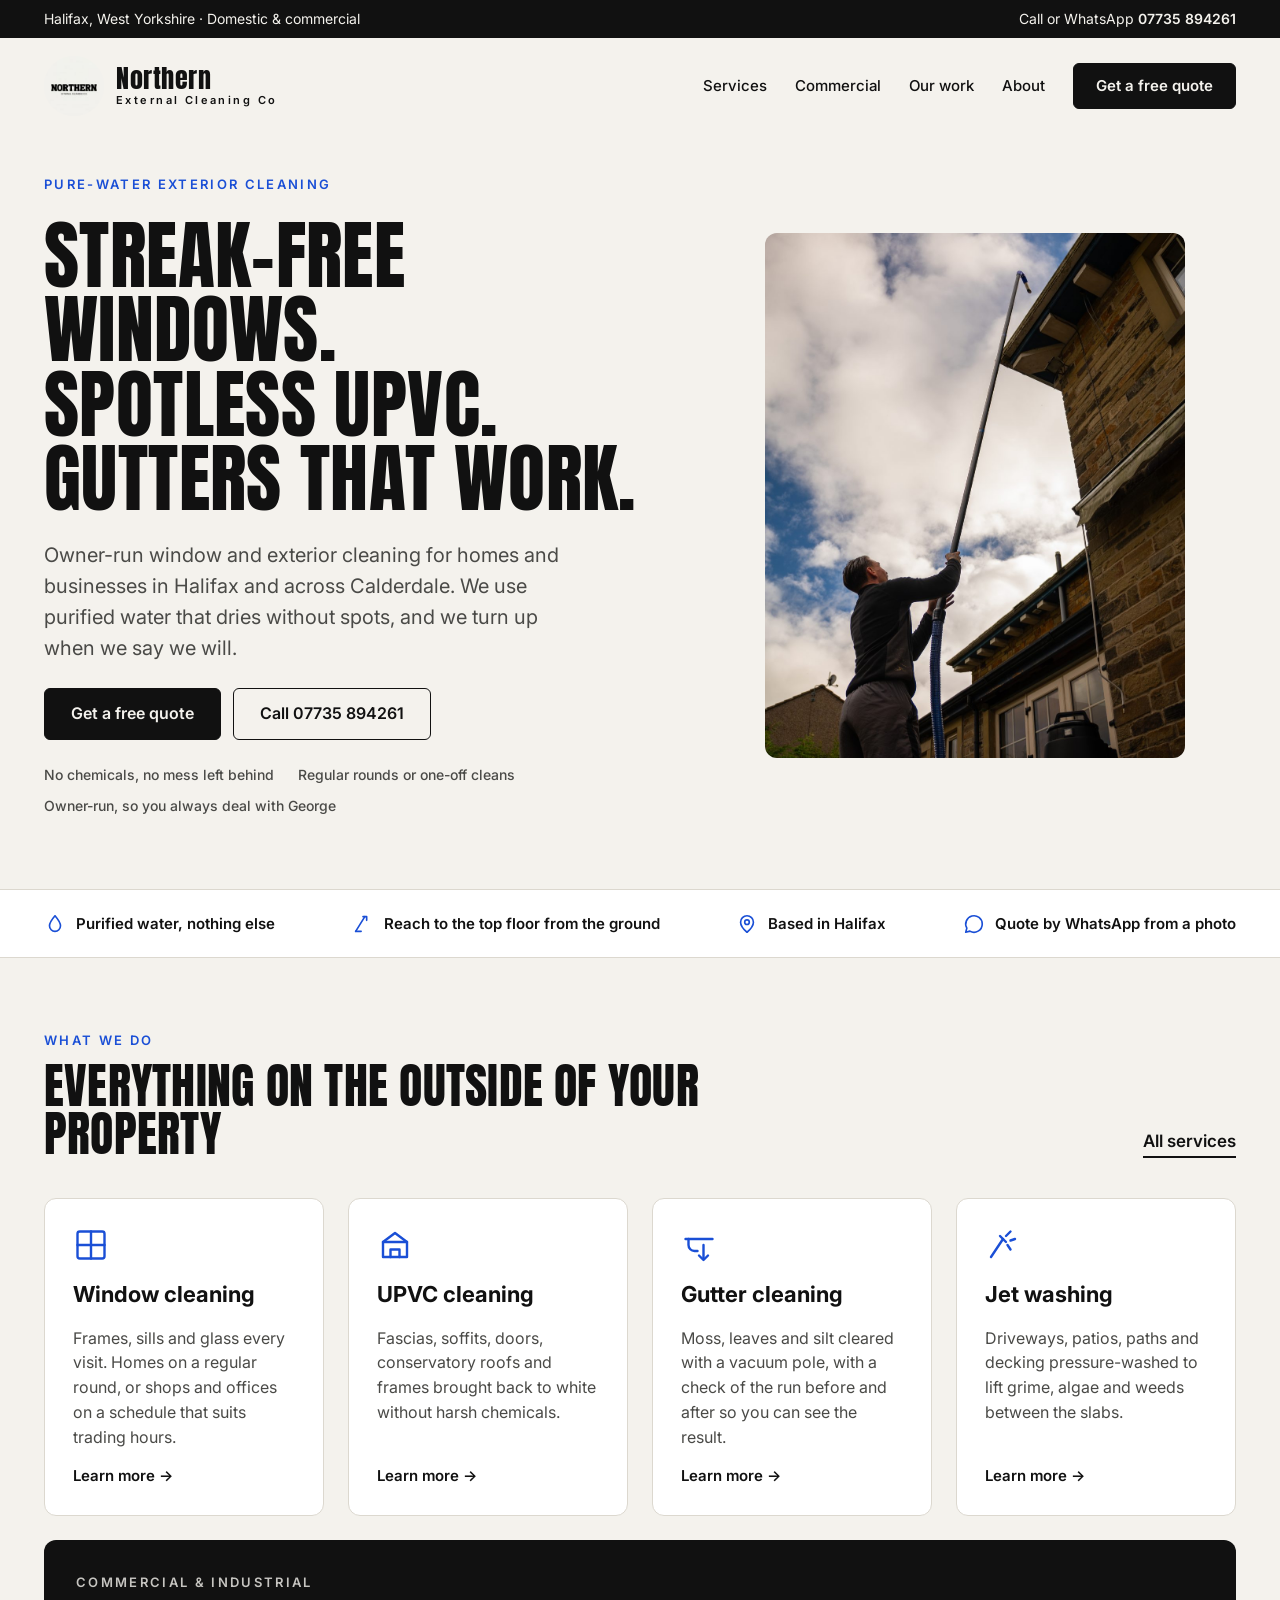
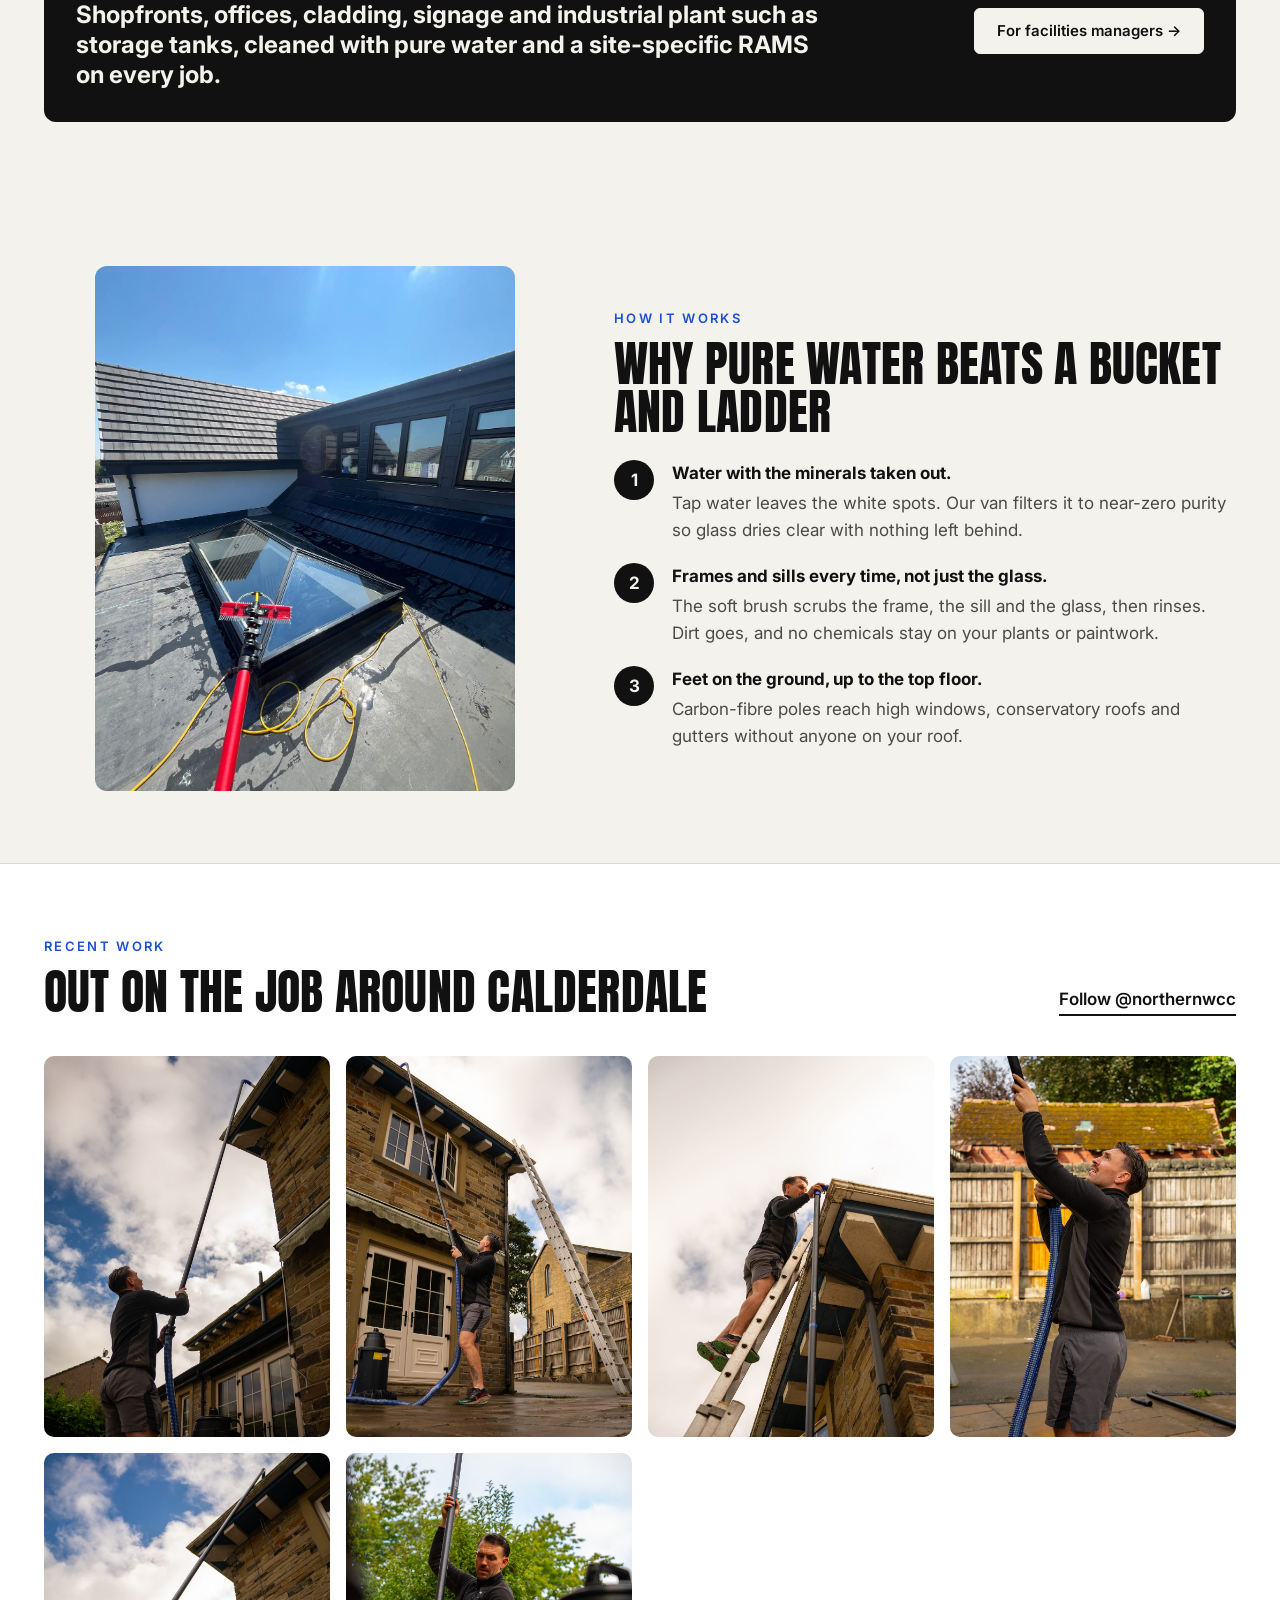
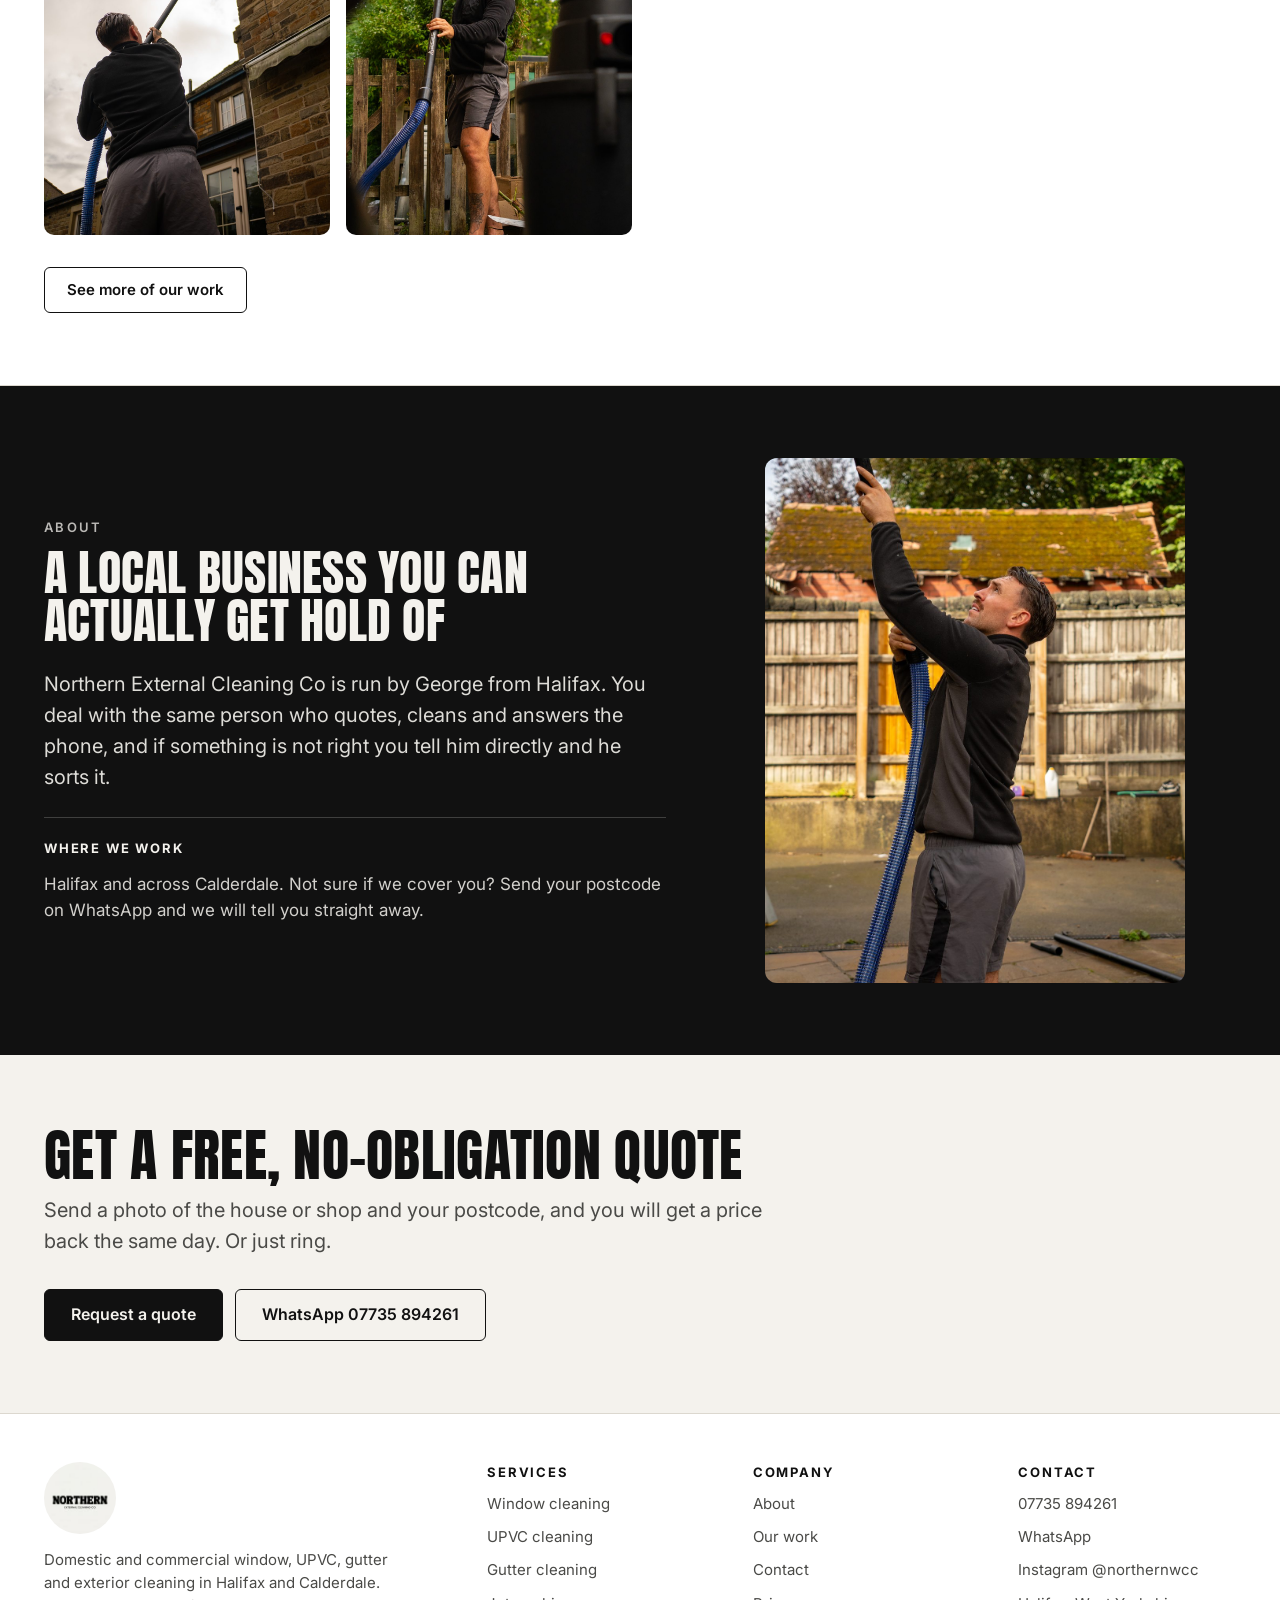
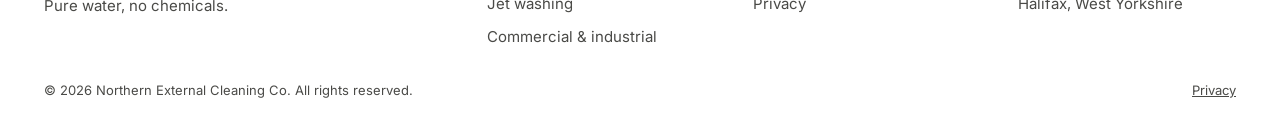
==== commit 267c22db: "Add files via upload" ====
--- a/index.html
+++ b/index.html
@@ -5,11 +5,13 @@
 <meta name="viewport" content="width=device-width, initial-scale=1">
 <title>Northern External Cleaning Co — Window, UPVC &amp; Gutter Cleaning in Halifax</title>
 <meta name="description" content="Owner-run window cleaning, UPVC cleaning, gutter clearing and jet washing for homes and businesses in Halifax and across Calderdale. Pure water, no streaks. Call or WhatsApp George on 07735 894261.">
+<link rel="canonical" href="https://necleaningco.co.uk/">
 <link rel="icon" href="img/favicon.png" type="image/png">
 <link rel="apple-touch-icon" href="img/apple-touch-icon.png">
 <meta property="og:title" content="Northern External Cleaning Co">
 <meta property="og:description" content="Window, UPVC and gutter cleaning in Halifax and Calderdale. Pure water, no streaks.">
-<meta property="og:image" content="img/share.jpg">
+<meta property="og:image" content="https://necleaningco.co.uk/img/share.jpg">
+<meta property="og:url" content="https://necleaningco.co.uk/">
 <meta property="og:type" content="website">
 <link rel="preconnect" href="https://fonts.googleapis.com">
 <link rel="preconnect" href="https://fonts.gstatic.com" crossorigin>
@@ -22,7 +24,8 @@
   "name": "Northern External Cleaning Co",
   "description": "Window cleaning, UPVC cleaning, gutter clearing and jet washing for homes and businesses in Halifax and Calderdale.",
   "telephone": "+447735894261",
-  "image": "img/share.jpg",
+  "url": "https://necleaningco.co.uk/",
+  "image": "https://necleaningco.co.uk/img/share.jpg",
   "address": { "@type": "PostalAddress", "addressLocality": "Halifax", "addressRegion": "West Yorkshire", "addressCountry": "GB" },
   "areaServed": "Calderdale",
   "sameAs": ["https://www.instagram.com/northernwcc"]
@@ -143,7 +146,7 @@
   <section>
     <div class="wrap split">
       <div class="media">
-        <img src="img/owner-portrait-pole.jpg" alt="George working a pole from the ground" width="1067" height="1600" loading="lazy">
+        <img src="img/roof-lantern-pure-water.jpg" alt="Pure-water brush on the glass of a roof lantern" width="1200" height="1600" loading="lazy">
       </div>
       <div class="copy stack-lg">
         <div class="stack">
@@ -175,7 +178,7 @@
         <img src="img/ladder-gutter-top.jpg" alt="Checking a gutter at roof level" loading="lazy">
         <img src="img/owner-smiling-pole.jpg" alt="George on a gutter job" loading="lazy">
         <img src="img/gutter-vac-corner-sky.jpg" alt="Pole reaching the gutter at the corner of a house" loading="lazy">
-        <img src="img/ladder-gutter-check.jpg" alt="Inspecting a gutter run" loading="lazy">
+        <img src="img/owner-portrait-pole.jpg" alt="George working a pole from the ground" loading="lazy">
       </div>
       <p style="margin-top: 32px"><a class="btn ghost sm" href="gallery.html">See more of our work</a></p>
     </div>
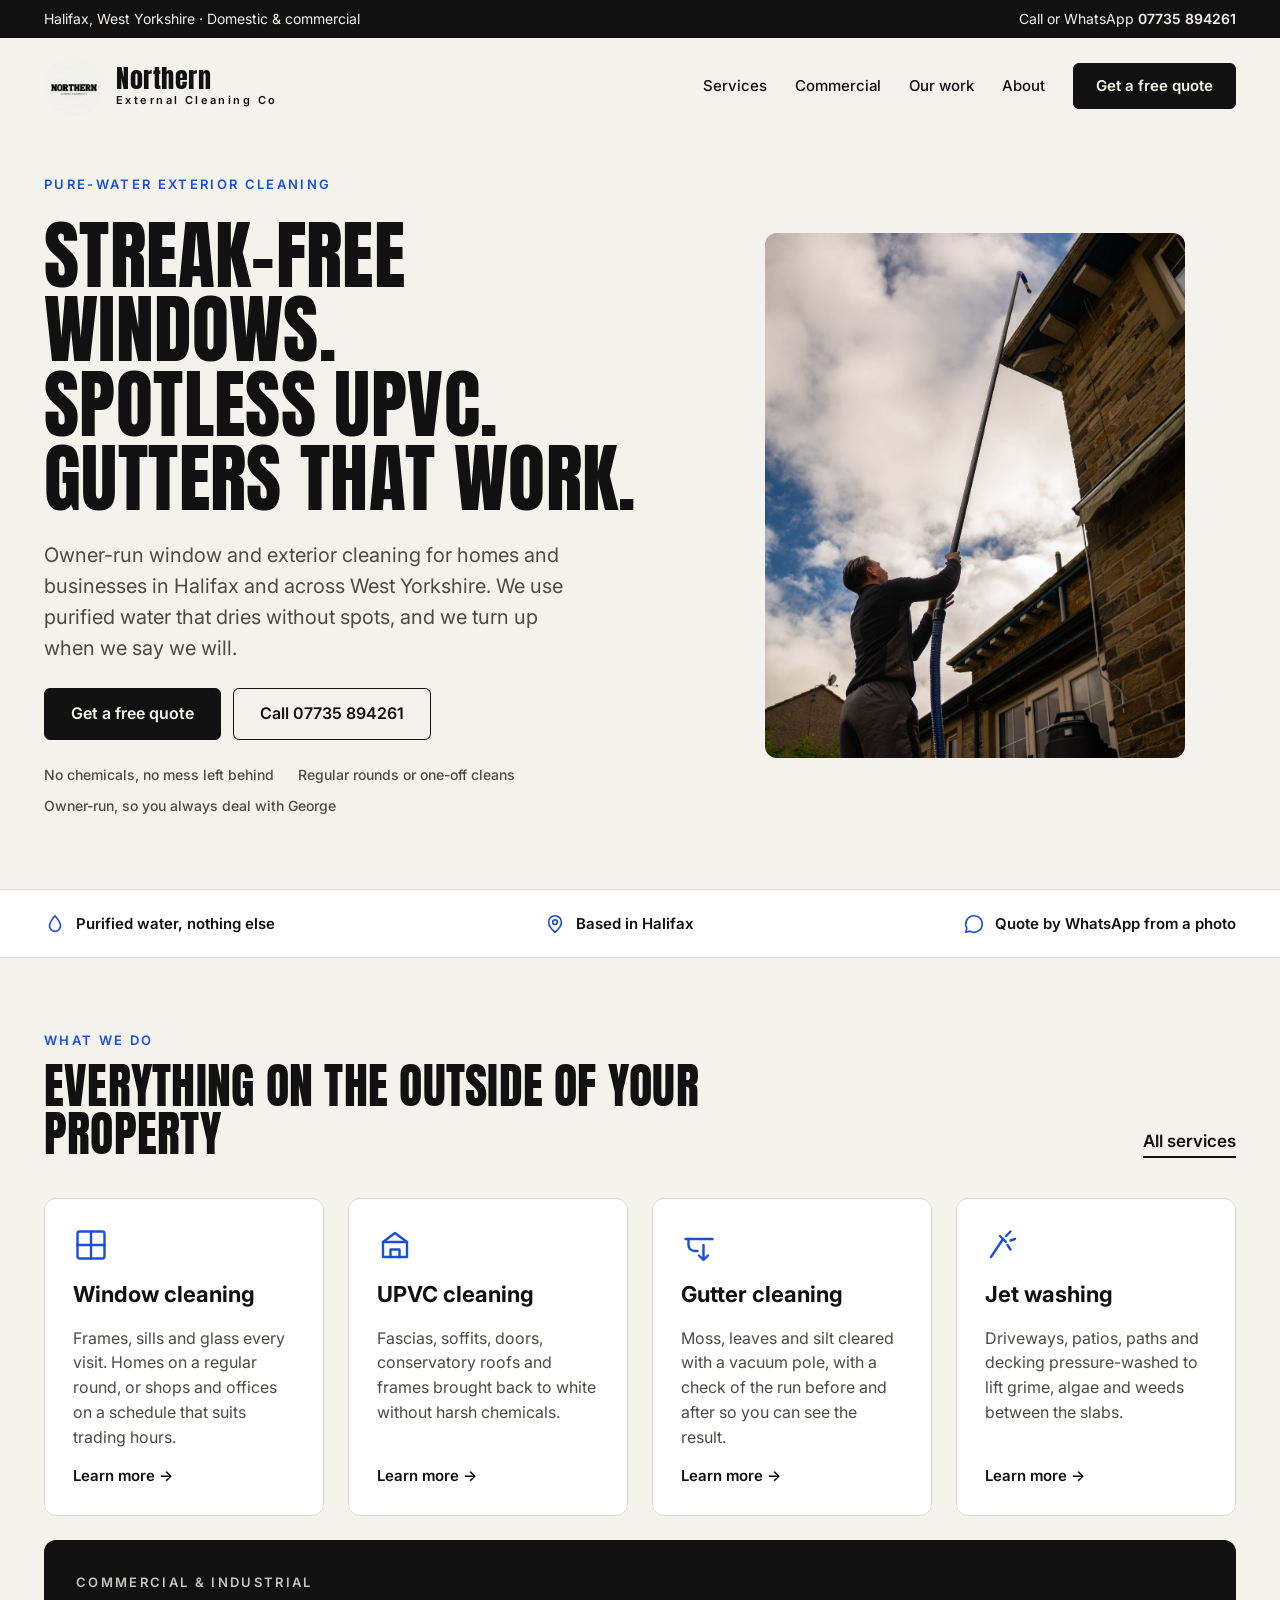
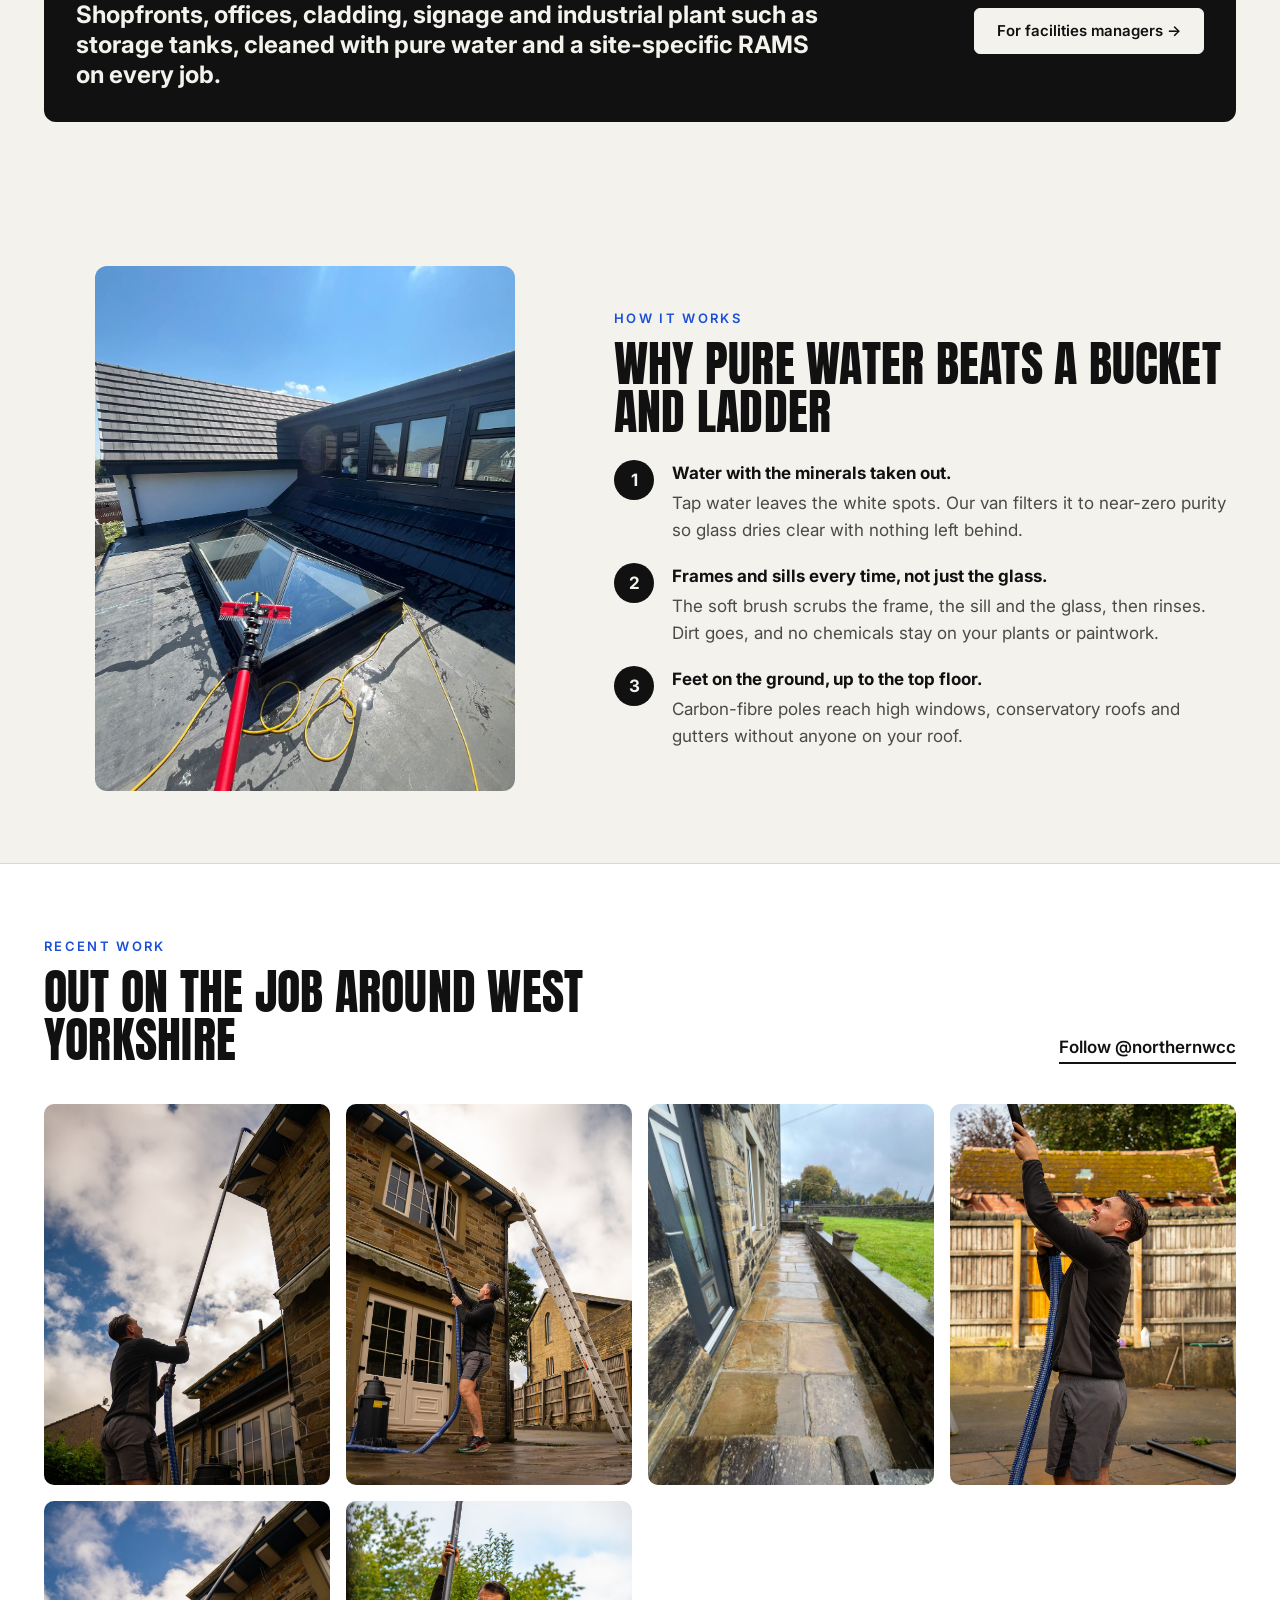
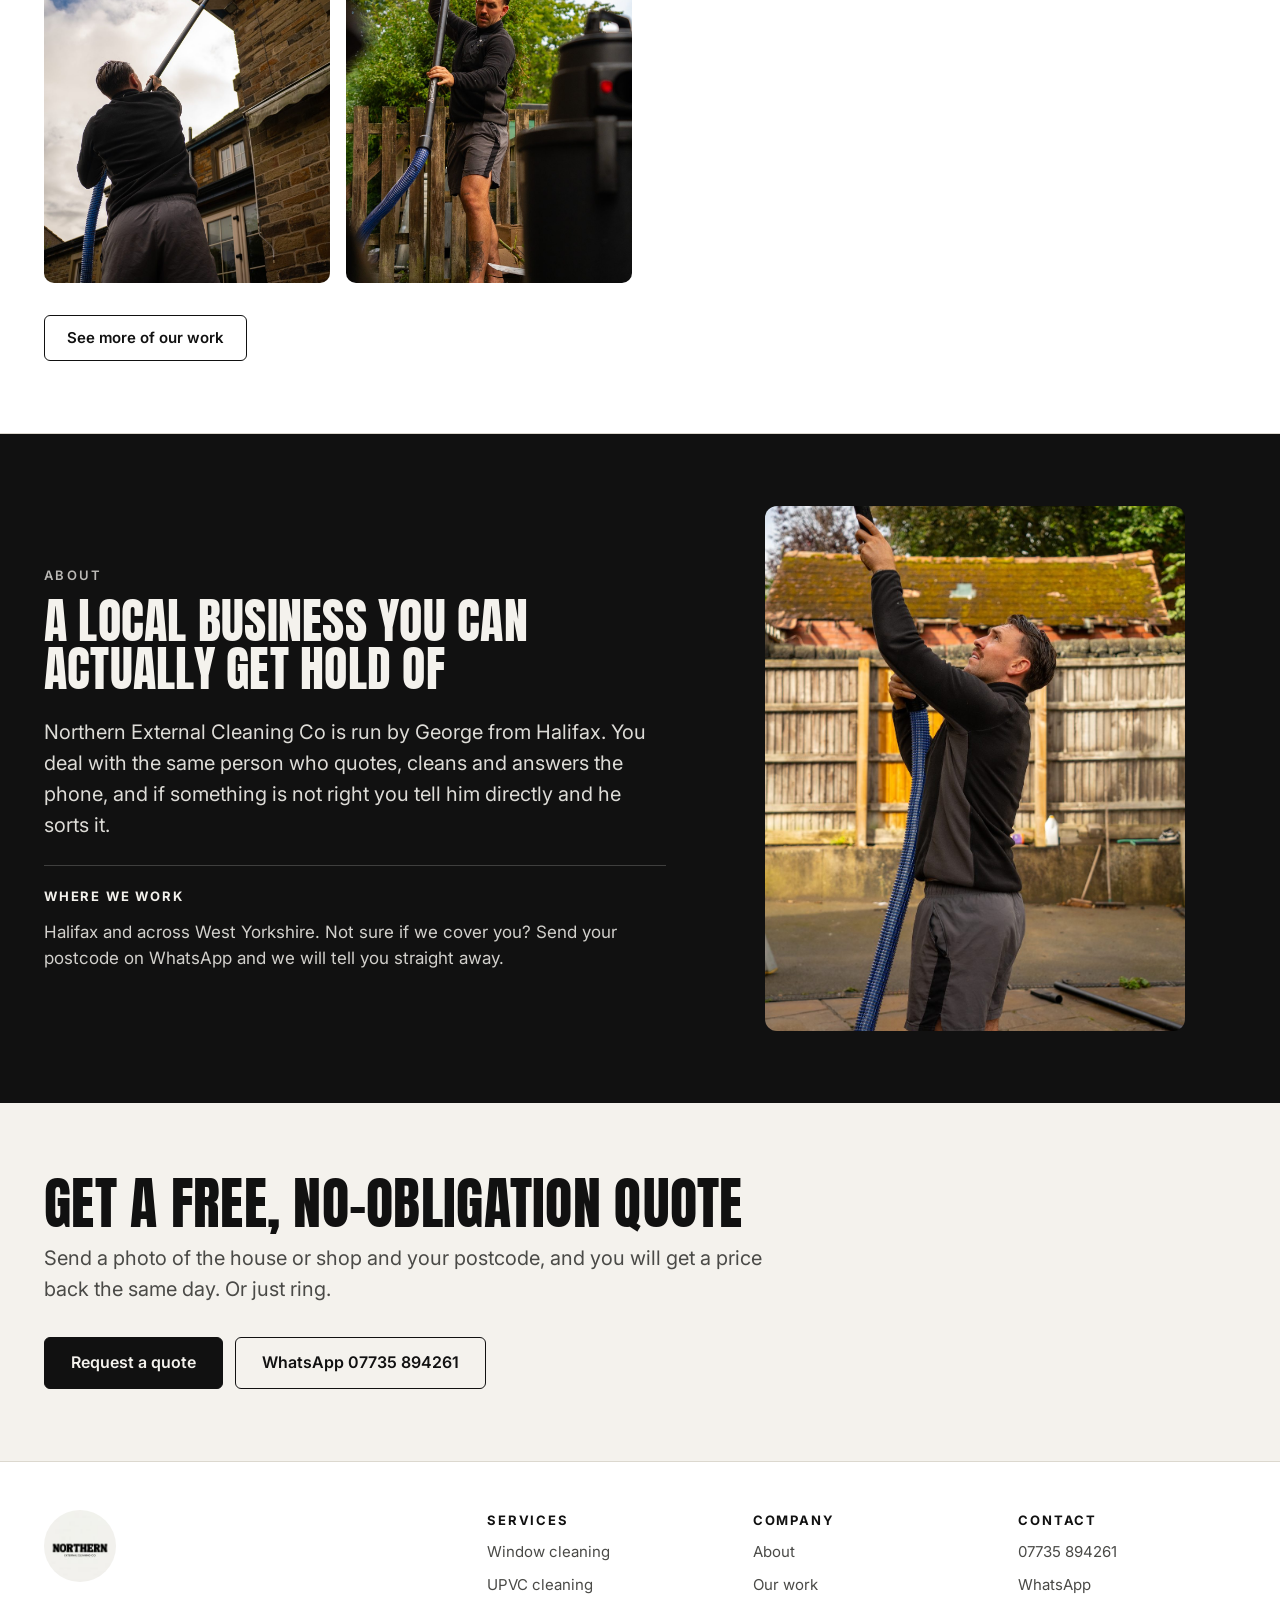
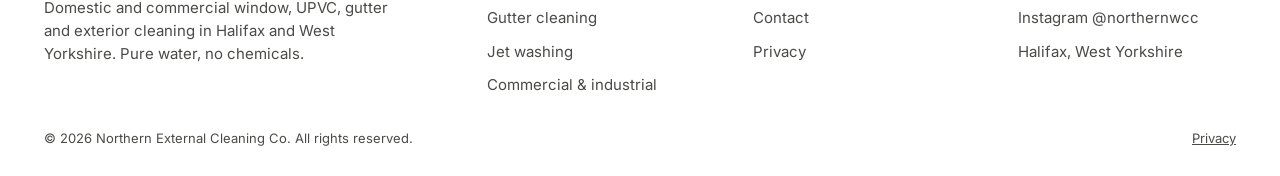
==== commit 3dd02dee: "Add files via upload" ====
--- a/index.html
+++ b/index.html
@@ -4,12 +4,12 @@
 <meta charset="utf-8">
 <meta name="viewport" content="width=device-width, initial-scale=1">
 <title>Northern External Cleaning Co — Window, UPVC &amp; Gutter Cleaning in Halifax</title>
-<meta name="description" content="Owner-run window cleaning, UPVC cleaning, gutter clearing and jet washing for homes and businesses in Halifax and across Calderdale. Pure water, no streaks. Call or WhatsApp George on 07735 894261.">
+<meta name="description" content="Owner-run window cleaning, UPVC cleaning, gutter clearing and jet washing for homes and businesses in Halifax and across West Yorkshire. Pure water, no streaks. Call or WhatsApp George on 07735 894261.">
 <link rel="canonical" href="https://necleaningco.co.uk/">
 <link rel="icon" href="img/favicon.png" type="image/png">
 <link rel="apple-touch-icon" href="img/apple-touch-icon.png">
 <meta property="og:title" content="Northern External Cleaning Co">
-<meta property="og:description" content="Window, UPVC and gutter cleaning in Halifax and Calderdale. Pure water, no streaks.">
+<meta property="og:description" content="Window, UPVC and gutter cleaning in Halifax and West Yorkshire. Pure water, no streaks.">
 <meta property="og:image" content="https://necleaningco.co.uk/img/share.jpg">
 <meta property="og:url" content="https://necleaningco.co.uk/">
 <meta property="og:type" content="website">
@@ -22,12 +22,12 @@
   "@context": "https://schema.org",
   "@type": "LocalBusiness",
   "name": "Northern External Cleaning Co",
-  "description": "Window cleaning, UPVC cleaning, gutter clearing and jet washing for homes and businesses in Halifax and Calderdale.",
+  "description": "Window cleaning, UPVC cleaning, gutter clearing and jet washing for homes and businesses in Halifax and West Yorkshire.",
   "telephone": "+447735894261",
   "url": "https://necleaningco.co.uk/",
   "image": "https://necleaningco.co.uk/img/share.jpg",
   "address": { "@type": "PostalAddress", "addressLocality": "Halifax", "addressRegion": "West Yorkshire", "addressCountry": "GB" },
-  "areaServed": "Calderdale",
+  "areaServed": "West Yorkshire",
   "sameAs": ["https://www.instagram.com/northernwcc"]
 }
 </script>
@@ -69,7 +69,7 @@
       <div class="copy">
         <span class="eyebrow">Pure-water exterior cleaning</span>
         <h1 class="display">Streak-free windows.<br>Spotless UPVC.<br>Gutters that work.</h1>
-        <p class="lede">Owner-run window and exterior cleaning for homes and businesses in Halifax and across Calderdale. We use purified water that dries without spots, and we turn up when we say we will.</p>
+        <p class="lede">Owner-run window and exterior cleaning for homes and businesses in Halifax and across West Yorkshire. We use purified water that dries without spots, and we turn up when we say we will.</p>
         <div class="btn-row">
           <a class="btn" href="contact.html">Get a free quote</a>
           <a class="btn ghost" href="tel:+447735894261">Call 07735 894261</a>
@@ -90,7 +90,6 @@
   <div class="strip band-white">
     <div class="wrap">
       <div class="item"><svg viewBox="0 0 24 24" fill="none" stroke="currentColor" stroke-width="1.8" stroke-linecap="round" stroke-linejoin="round" aria-hidden="true"><path d="M12 3s6 7 6 11a6 6 0 0 1-12 0c0-4 6-11 6-11z"/></svg>Purified water, nothing else</div>
-      <div class="item"><svg viewBox="0 0 24 24" fill="none" stroke="currentColor" stroke-width="1.8" stroke-linecap="round" stroke-linejoin="round" aria-hidden="true"><path d="M4 20L14 4"/><path d="M12 4h4v4"/><path d="M4 20h6"/></svg>Reach to the top floor from the ground</div>
       <div class="item"><svg viewBox="0 0 24 24" fill="none" stroke="currentColor" stroke-width="1.8" stroke-linecap="round" stroke-linejoin="round" aria-hidden="true"><path d="M12 21s-7-6-7-11a7 7 0 0 1 14 0c0 5-7 11-7 11z"/><circle cx="12" cy="10" r="2.5"/></svg>Based in Halifax</div>
       <div class="item"><svg viewBox="0 0 24 24" fill="none" stroke="currentColor" stroke-width="1.8" stroke-linecap="round" stroke-linejoin="round" aria-hidden="true"><path d="M21 12a9 9 0 0 1-13.5 7.8L3 21l1.2-4.5A9 9 0 1 1 21 12z"/></svg>Quote by WhatsApp from a photo</div>
     </div>
@@ -168,14 +167,14 @@
       <div class="section-head">
         <div class="stack">
           <span class="eyebrow">Recent work</span>
-          <h2 class="display">Out on the job around Calderdale</h2>
+          <h2 class="display">Out on the job around West Yorkshire</h2>
         </div>
         <a class="text-link" href="https://www.instagram.com/northernwcc" rel="noopener" target="_blank">Follow @northernwcc</a>
       </div>
       <div class="tiles">
         <img src="img/gutter-vac-sky-1.jpg" alt="Vacuum pole clearing a gutter on a stone house" loading="lazy">
         <img src="img/house-wide-working.jpg" alt="Clearing the gutters on a stone semi" loading="lazy">
-        <img src="img/ladder-gutter-top.jpg" alt="Checking a gutter at roof level" loading="lazy">
+        <img src="img/flagstone-path-jetwash.jpg" alt="Freshly jet-washed flagstone path" loading="lazy">
         <img src="img/owner-smiling-pole.jpg" alt="George on a gutter job" loading="lazy">
         <img src="img/gutter-vac-corner-sky.jpg" alt="Pole reaching the gutter at the corner of a house" loading="lazy">
         <img src="img/owner-portrait-pole.jpg" alt="George working a pole from the ground" loading="lazy">
@@ -195,7 +194,7 @@
         <p class="lede">Northern External Cleaning Co is run by George from Halifax. You deal with the same person who quotes, cleans and answers the phone, and if something is not right you tell him directly and he sorts it.</p>
         <div class="stack" style="border-top: 1px solid rgba(244,242,237,0.2); padding-top: 20px">
           <span class="label-caps">Where we work</span>
-          <p class="muted">Halifax and across Calderdale. Not sure if we cover you? Send your postcode on WhatsApp and we will tell you straight away.</p>
+          <p class="muted">Halifax and across West Yorkshire. Not sure if we cover you? Send your postcode on WhatsApp and we will tell you straight away.</p>
         </div>
       </div>
       <div class="media">
@@ -224,7 +223,7 @@
   <div class="wrap cols">
     <div class="col wide">
       <img src="img/logo.png" alt="" width="72" height="72" loading="lazy">
-      <p class="muted" style="max-width: 360px">Domestic and commercial window, UPVC, gutter and exterior cleaning in Halifax and Calderdale. Pure water, no chemicals.</p>
+      <p class="muted" style="max-width: 360px">Domestic and commercial window, UPVC, gutter and exterior cleaning in Halifax and West Yorkshire. Pure water, no chemicals.</p>
     </div>
     <div class="col">
       <span class="label-caps">Services</span>
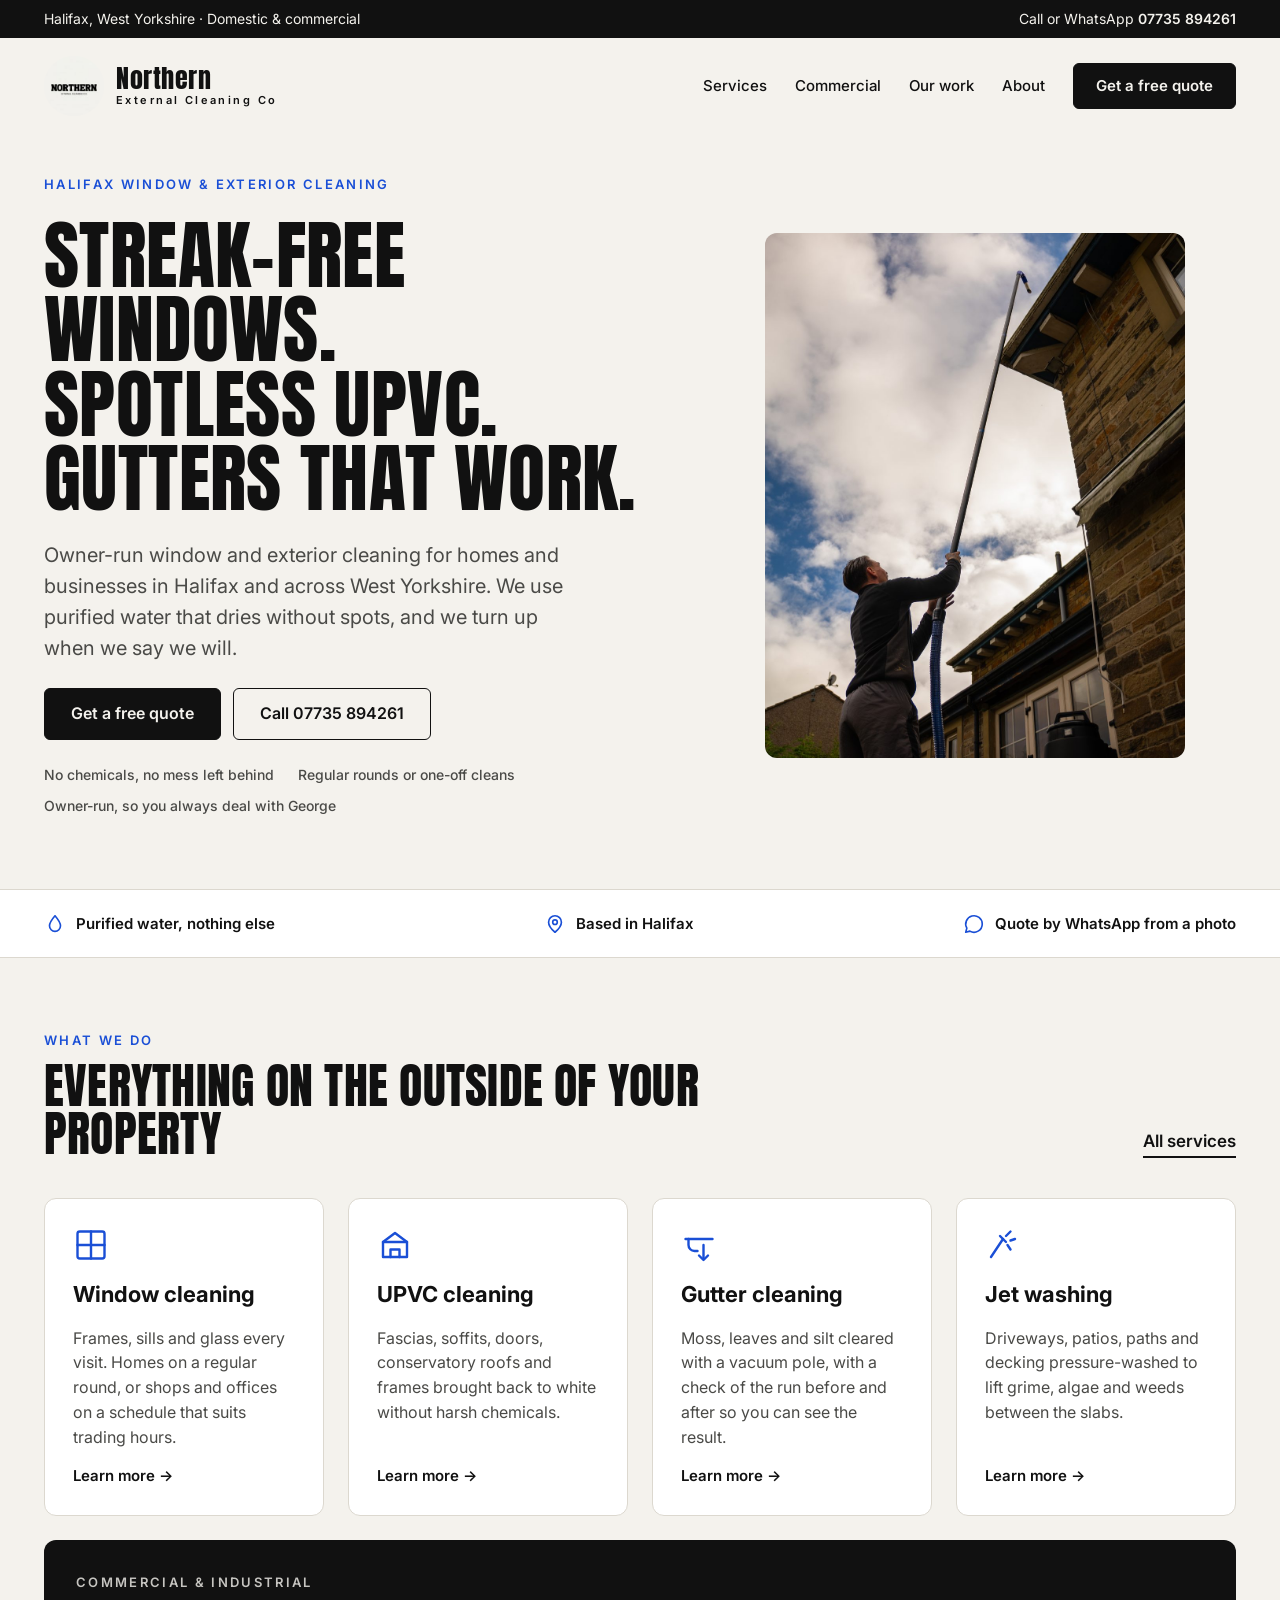
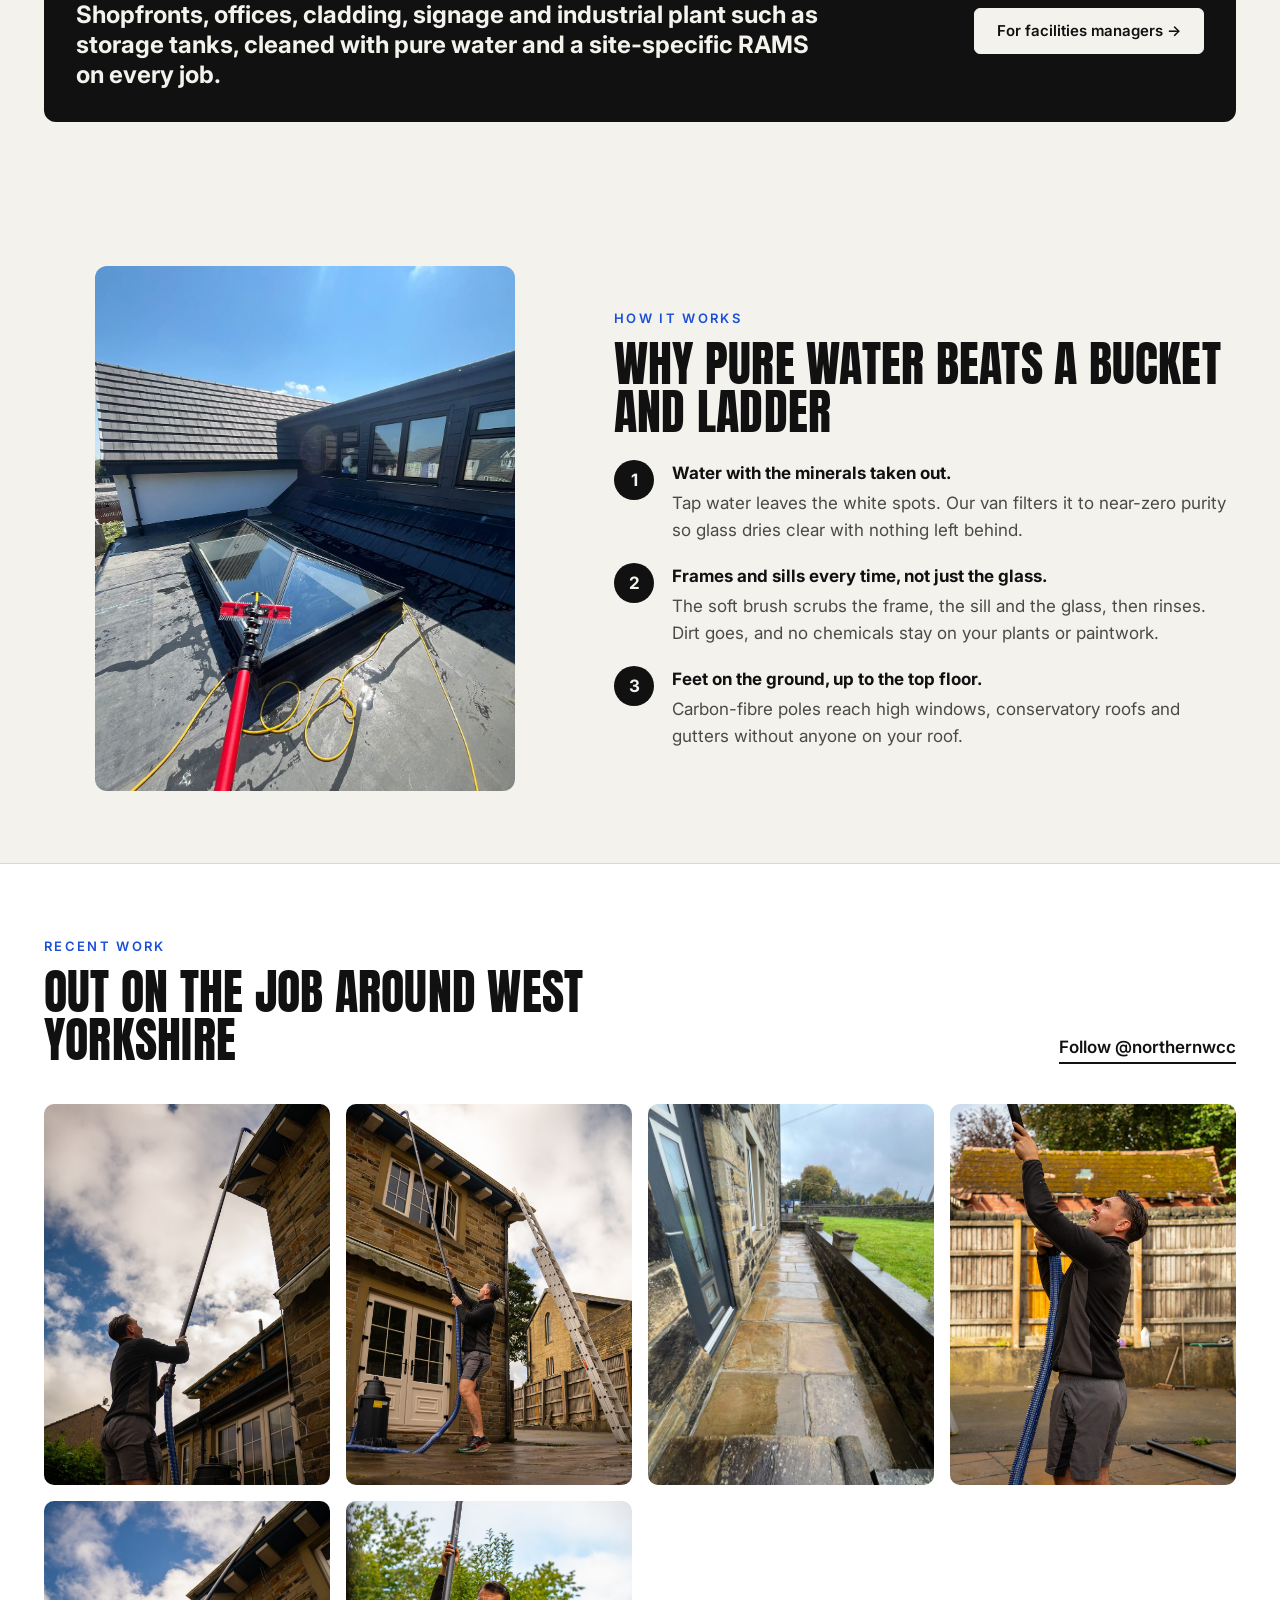
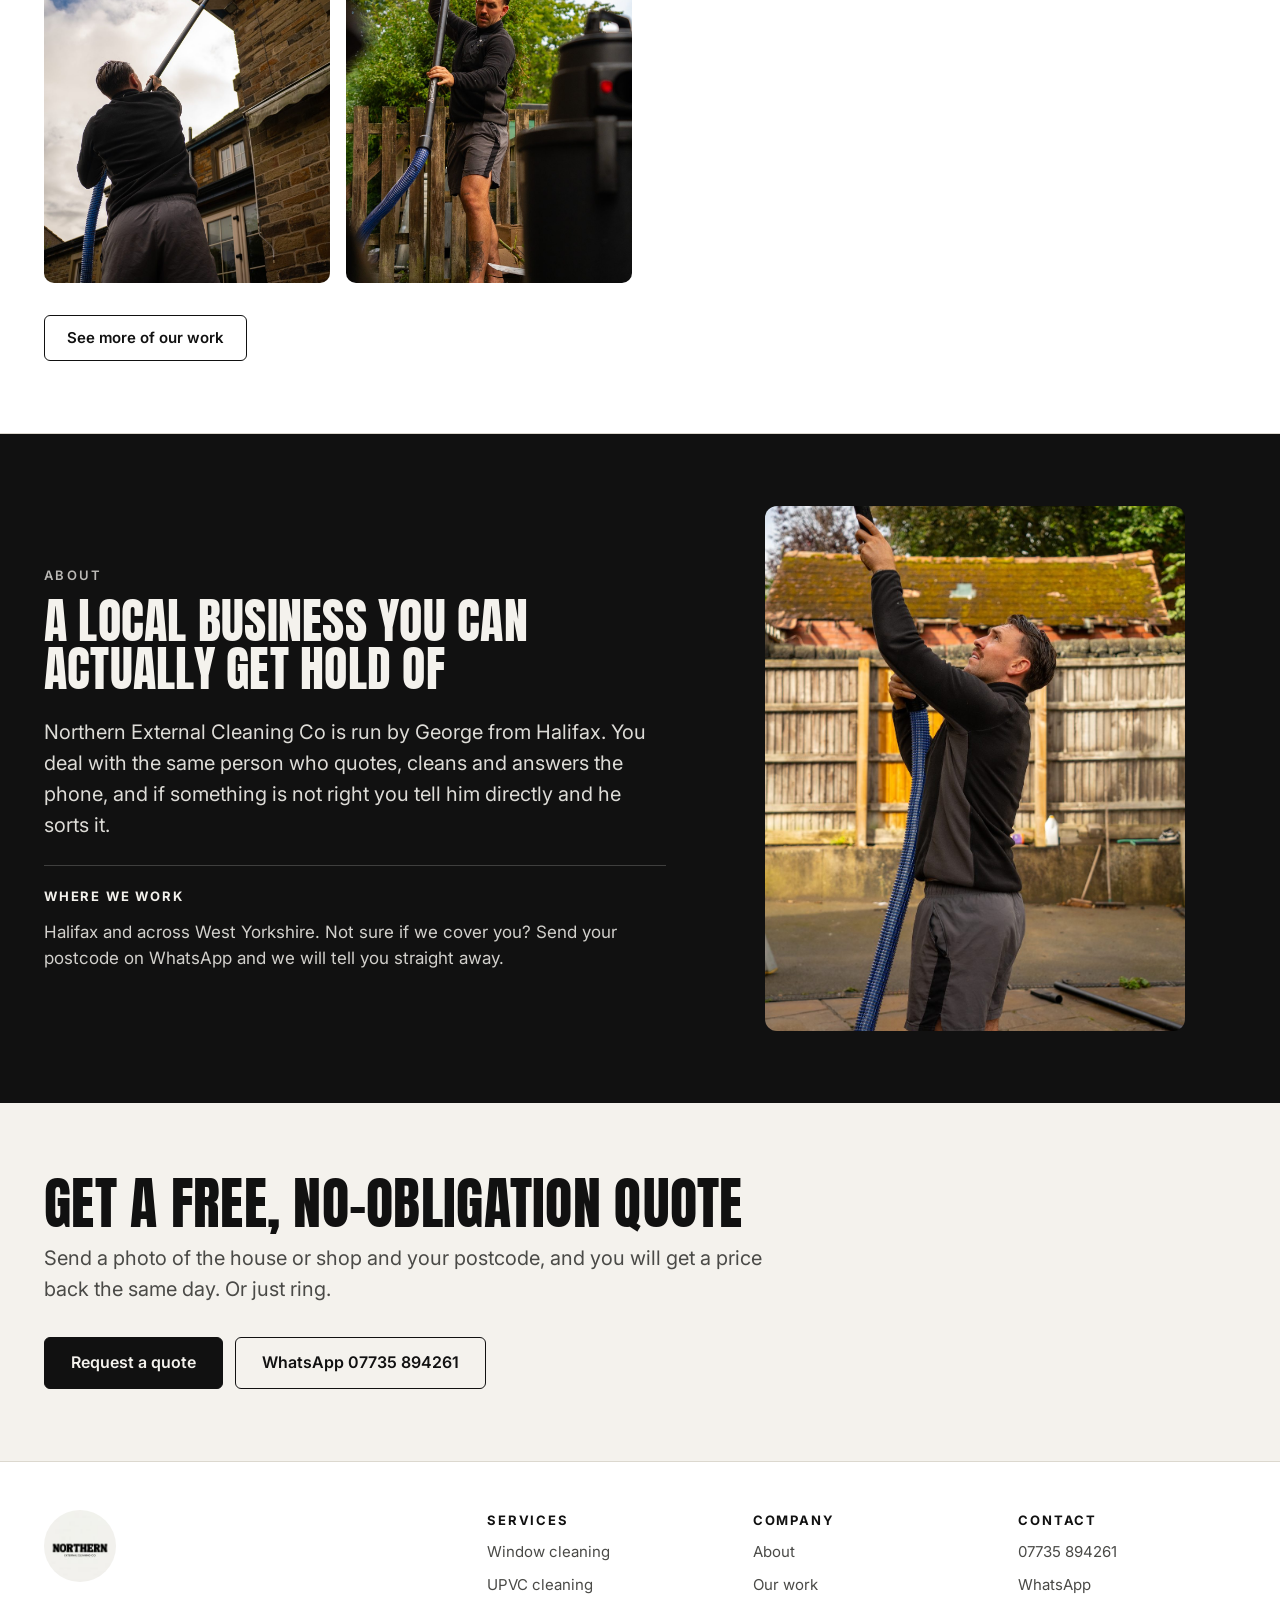
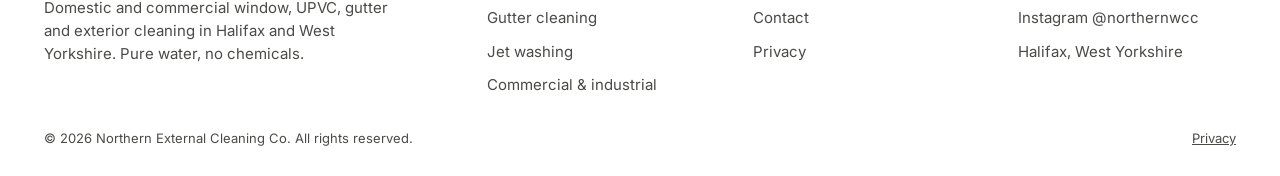
==== commit b5a1d3de: "Add files via upload" ====
--- a/index.html
+++ b/index.html
@@ -3,9 +3,12 @@
 <head>
 <meta charset="utf-8">
 <meta name="viewport" content="width=device-width, initial-scale=1">
-<title>Northern External Cleaning Co — Window, UPVC &amp; Gutter Cleaning in Halifax</title>
+<title>Window Cleaner in Halifax, West Yorkshire | Northern External Cleaning Co</title>
 <meta name="description" content="Owner-run window cleaning, UPVC cleaning, gutter clearing and jet washing for homes and businesses in Halifax and across West Yorkshire. Pure water, no streaks. Call or WhatsApp George on 07735 894261.">
 <link rel="canonical" href="https://necleaningco.co.uk/">
+<meta property="og:site_name" content="Northern External Cleaning Co">
+<meta property="og:locale" content="en_GB">
+<meta name="twitter:card" content="summary_large_image">
 <link rel="icon" href="img/favicon.png" type="image/png">
 <link rel="apple-touch-icon" href="img/apple-touch-icon.png">
 <meta property="og:title" content="Northern External Cleaning Co">
@@ -21,14 +24,72 @@
 {
   "@context": "https://schema.org",
   "@type": "LocalBusiness",
+  "@id": "https://necleaningco.co.uk/#business",
   "name": "Northern External Cleaning Co",
   "description": "Window cleaning, UPVC cleaning, gutter clearing and jet washing for homes and businesses in Halifax and West Yorkshire.",
   "telephone": "+447735894261",
   "url": "https://necleaningco.co.uk/",
+  "logo": "https://necleaningco.co.uk/img/logo.png",
   "image": "https://necleaningco.co.uk/img/share.jpg",
-  "address": { "@type": "PostalAddress", "addressLocality": "Halifax", "addressRegion": "West Yorkshire", "addressCountry": "GB" },
-  "areaServed": "West Yorkshire",
-  "sameAs": ["https://www.instagram.com/northernwcc"]
+  "address": {
+    "@type": "PostalAddress",
+    "addressLocality": "Halifax",
+    "addressRegion": "West Yorkshire",
+    "addressCountry": "GB"
+  },
+  "areaServed": {
+    "@type": "AdministrativeArea",
+    "name": "West Yorkshire"
+  },
+  "hasOfferCatalog": {
+    "@type": "OfferCatalog",
+    "name": "Exterior cleaning services",
+    "itemListElement": [
+      {
+        "@type": "Offer",
+        "itemOffered": {
+          "@type": "Service",
+          "name": "Window cleaning",
+          "url": "https://necleaningco.co.uk/services.html#windows"
+        }
+      },
+      {
+        "@type": "Offer",
+        "itemOffered": {
+          "@type": "Service",
+          "name": "UPVC cleaning",
+          "url": "https://necleaningco.co.uk/services.html#upvc"
+        }
+      },
+      {
+        "@type": "Offer",
+        "itemOffered": {
+          "@type": "Service",
+          "name": "Gutter cleaning",
+          "url": "https://necleaningco.co.uk/services.html#gutters"
+        }
+      },
+      {
+        "@type": "Offer",
+        "itemOffered": {
+          "@type": "Service",
+          "name": "Jet washing",
+          "url": "https://necleaningco.co.uk/services.html#jet"
+        }
+      },
+      {
+        "@type": "Offer",
+        "itemOffered": {
+          "@type": "Service",
+          "name": "Commercial and industrial exterior cleaning",
+          "url": "https://necleaningco.co.uk/commercial.html"
+        }
+      }
+    ]
+  },
+  "sameAs": [
+    "https://www.instagram.com/northernwcc"
+  ]
 }
 </script>
 </head>
@@ -67,7 +128,7 @@
   <section class="hero">
     <div class="wrap split">
       <div class="copy">
-        <span class="eyebrow">Pure-water exterior cleaning</span>
+        <span class="eyebrow">Halifax window &amp; exterior cleaning</span>
         <h1 class="display">Streak-free windows.<br>Spotless UPVC.<br>Gutters that work.</h1>
         <p class="lede">Owner-run window and exterior cleaning for homes and businesses in Halifax and across West Yorkshire. We use purified water that dries without spots, and we turn up when we say we will.</p>
         <div class="btn-row">
